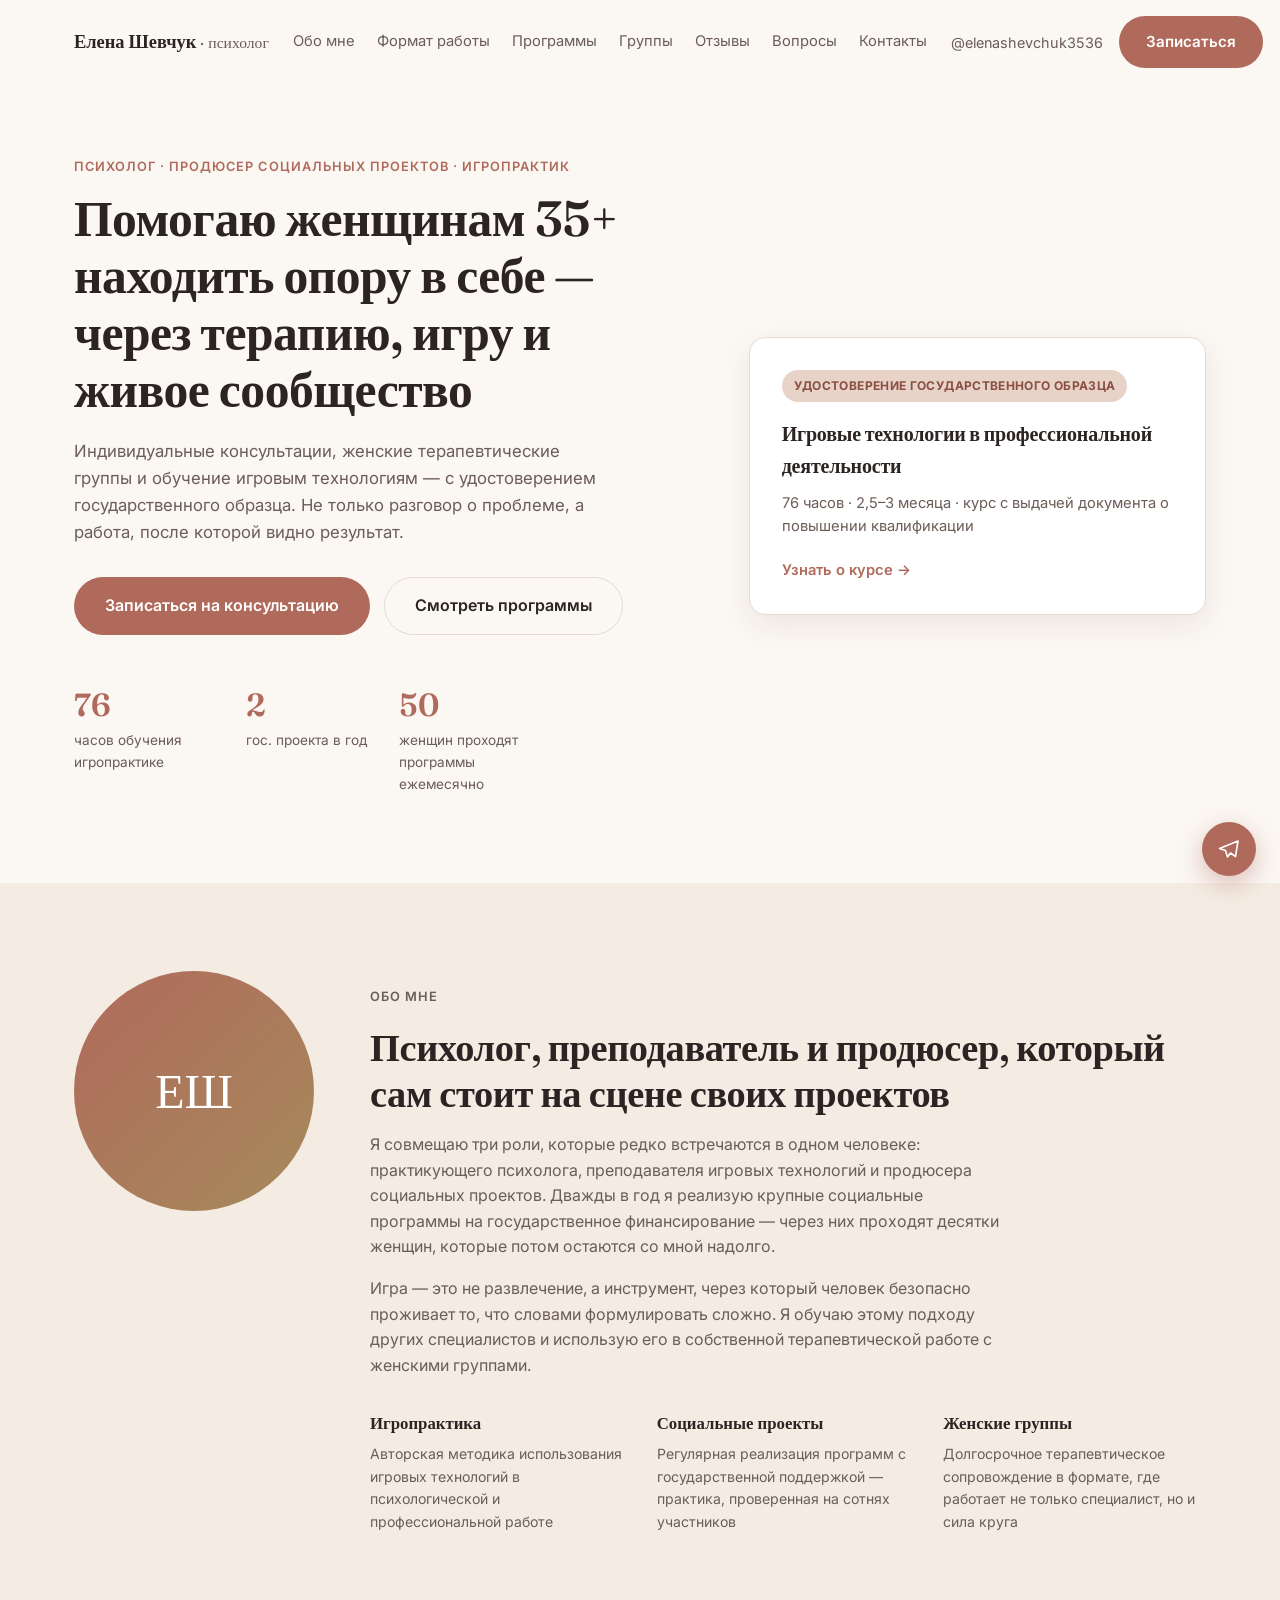
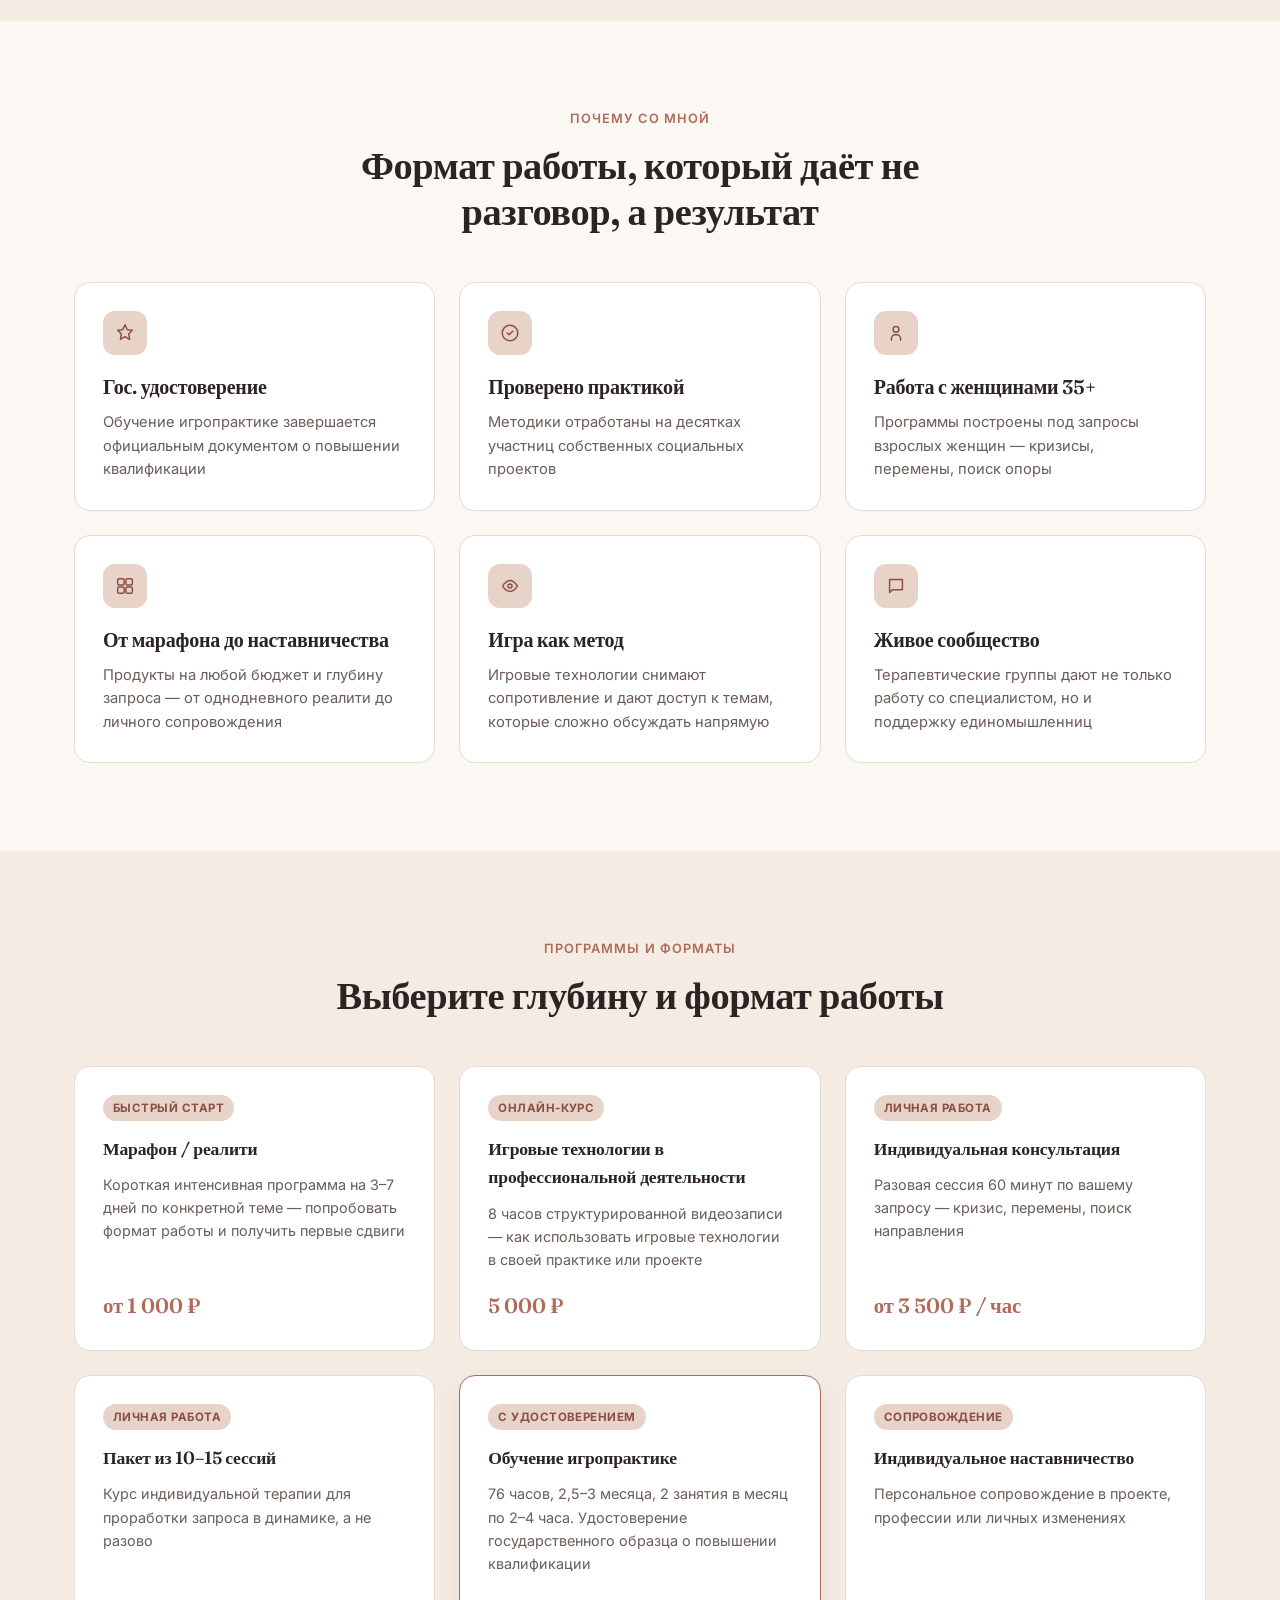
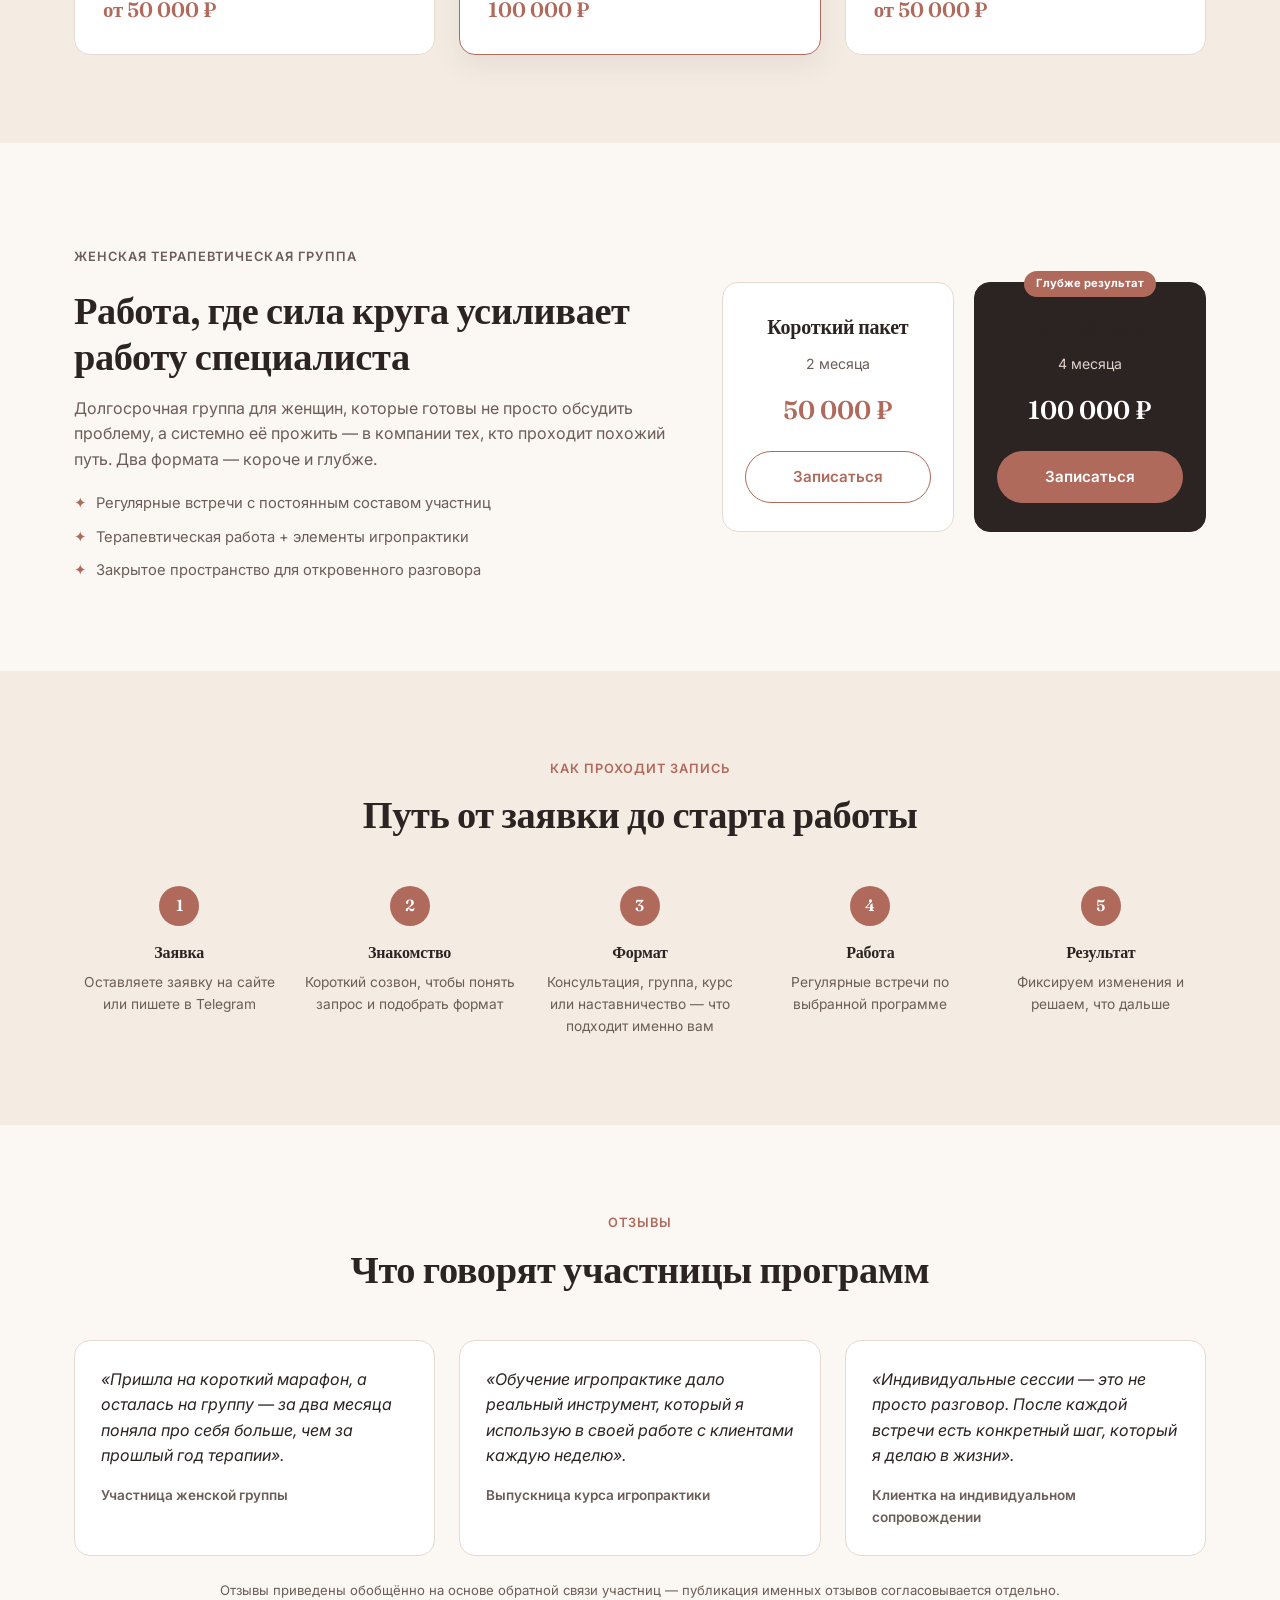
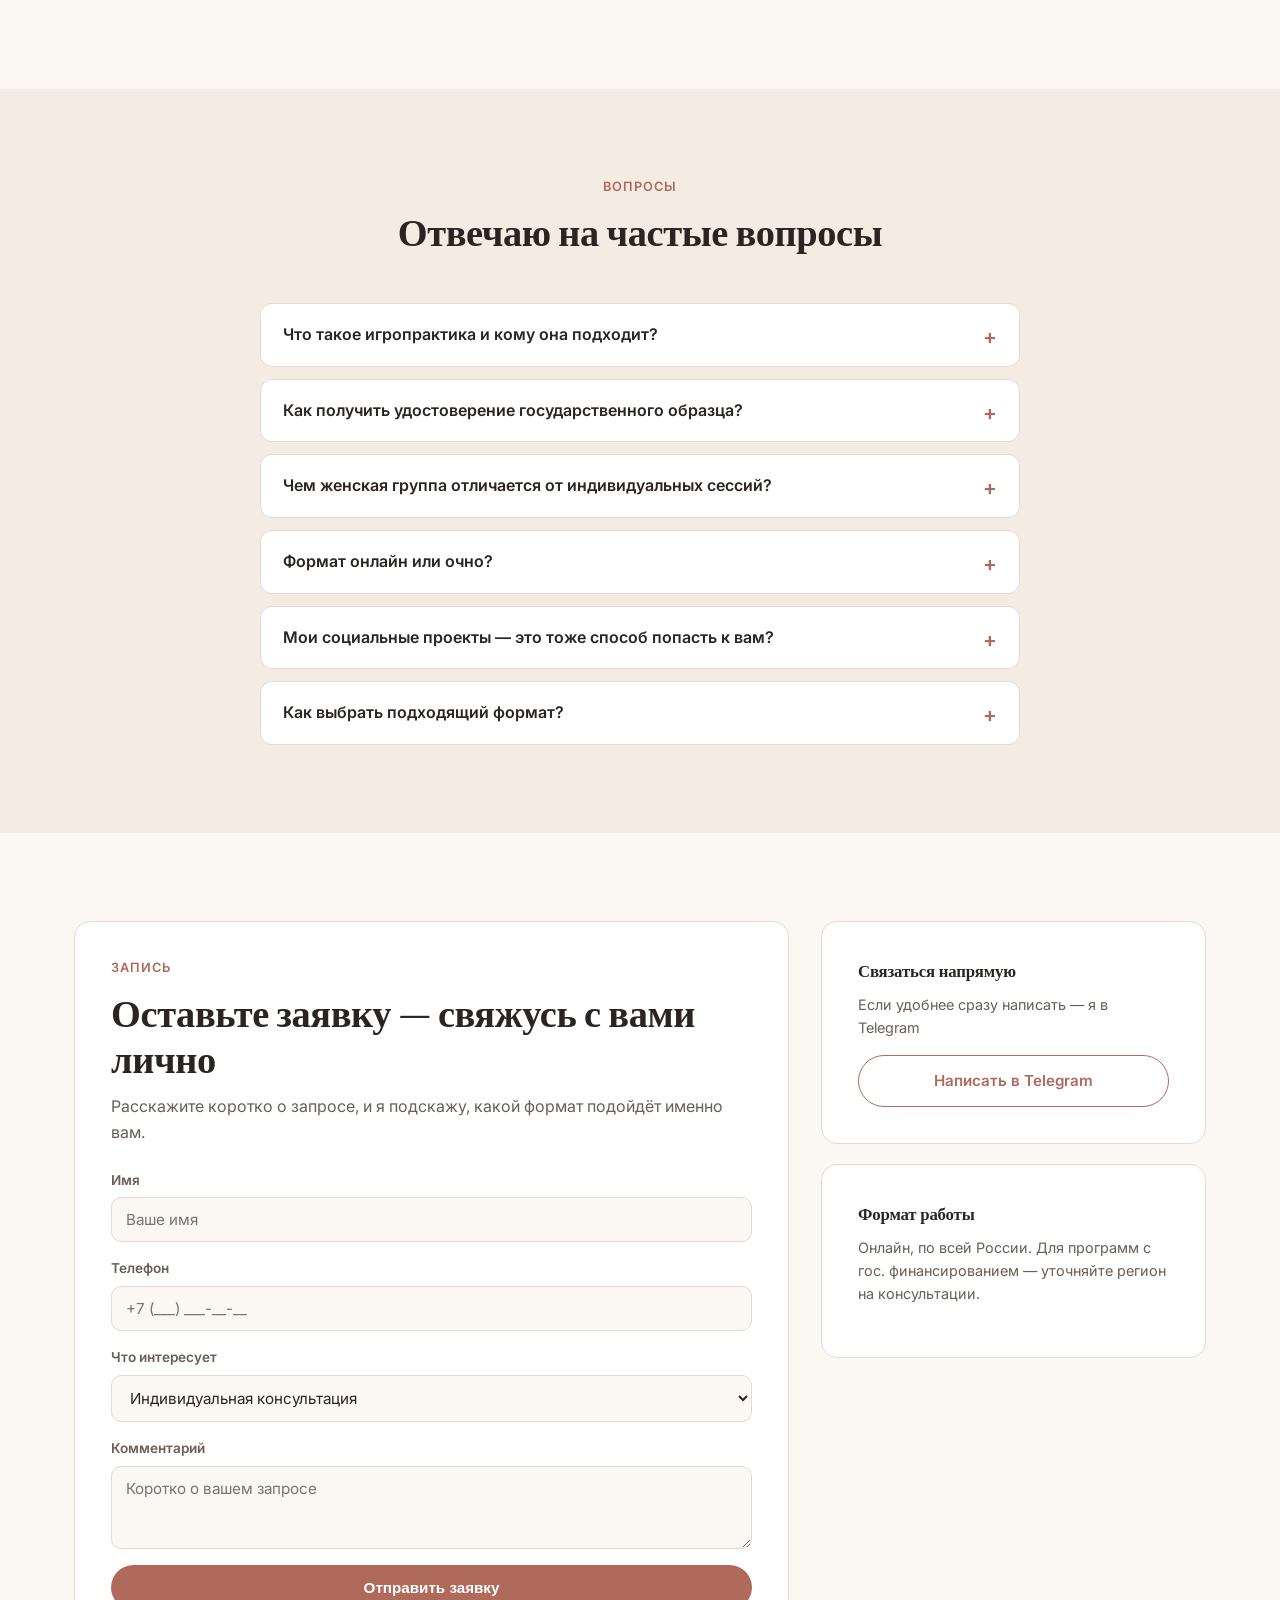
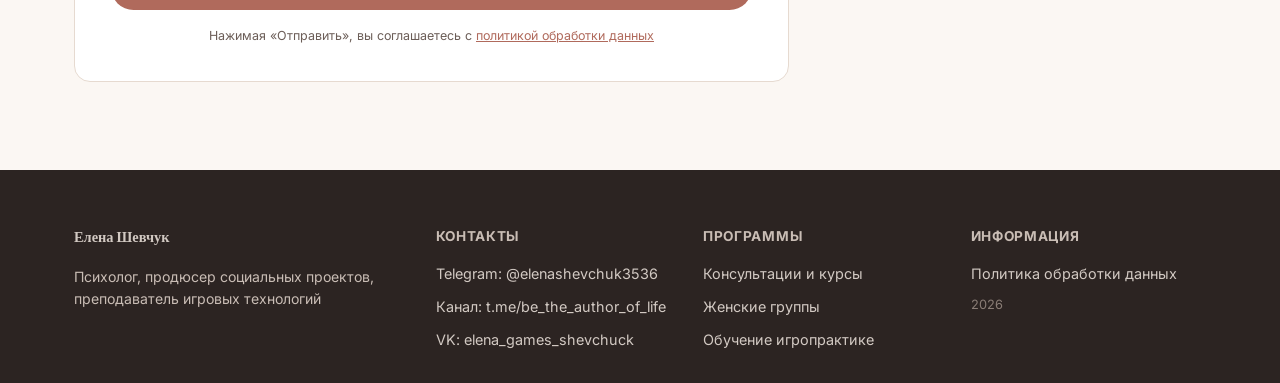
==== index.html @ f95402c5 "init: landing for Елена Шевчук" ====
<!DOCTYPE html>
<html lang="ru">
<head>
<meta charset="UTF-8">
<meta name="viewport" content="width=device-width, initial-scale=1.0">
<title>Елена Шевчук — психолог, игропрактик, продюсер социальных проектов</title>
<meta name="description" content="Психологическая работа с женщинами 35+: консультации, женские терапевтические группы, обучение игровым технологиям с удостоверением государственного образца.">
<link rel="preconnect" href="https://fonts.googleapis.com">
<link rel="preconnect" href="https://fonts.gstatic.com" crossorigin>
<link href="https://fonts.googleapis.com/css2?family=Fraunces:opsz,wght@9..144,400;9..144,500;9..144,600;9..144,700&family=Inter:wght@400;500;600;700;800&display=swap" rel="stylesheet">
<link rel="stylesheet" href="styles.css">
</head>
<body>

<header class="header" id="header">
  <div class="container header__inner">
    <a href="#top" class="logo">Елена Шевчук<span class="logo__suffix"> · психолог</span></a>
    <nav class="nav" id="nav">
      <a href="#about">Обо мне</a>
      <a href="#advantages">Формат работы</a>
      <a href="#programs">Программы</a>
      <a href="#groups">Группы</a>
      <a href="#reviews">Отзывы</a>
      <a href="#faq">Вопросы</a>
      <a href="#contacts">Контакты</a>
    </nav>
    <div class="header__actions">
      <a href="https://t.me/elenashevchuk3536" class="header__phone">@elenashevchuk3536</a>
      <a href="#form" class="btn btn--primary">Записаться</a>
      <button class="burger" id="burger" aria-label="Меню"><span></span><span></span><span></span></button>
    </div>
  </div>
</header>

<main id="top">

  <section class="hero">
    <div class="container hero__inner">
      <div class="hero__content">
        <p class="eyebrow">Психолог · продюсер социальных проектов · игропрактик</p>
        <h1>Помогаю женщинам 35+ находить опору в себе — через терапию, игру и живое сообщество</h1>
        <p class="hero__lead">Индивидуальные консультации, женские терапевтические группы и обучение игровым технологиям — с удостоверением государственного образца. Не только разговор о проблеме, а работа, после которой видно результат.</p>
        <div class="hero__cta">
          <a href="#form" class="btn btn--primary btn--lg">Записаться на консультацию</a>
          <a href="#programs" class="btn btn--ghost btn--lg">Смотреть программы</a>
        </div>
        <div class="hero__stats">
          <div class="stat"><span class="stat__num" data-target="76">0</span><span class="stat__label">часов обучения игропрактике</span></div>
          <div class="stat"><span class="stat__num" data-target="2">0</span><span class="stat__label">гос. проекта в год</span></div>
          <div class="stat"><span class="stat__num" data-target="50">0</span><span class="stat__label">женщин проходят программы ежемесячно</span></div>
        </div>
      </div>
      <div class="hero__card">
        <div class="hero__card-badge">Удостоверение государственного образца</div>
        <h3>Игровые технологии в профессиональной деятельности</h3>
        <p>76 часов · 2,5–3 месяца · курс с выдачей документа о повышении квалификации</p>
        <a href="#programs" class="hero__card-link">Узнать о курсе →</a>
      </div>
    </div>
  </section>

  <section class="about" id="about">
    <div class="container about__inner">
      <div class="about__portrait" aria-hidden="true">ЕШ</div>
      <div class="about__text">
        <p class="eyebrow">Обо мне</p>
        <h2>Психолог, преподаватель и продюсер, который сам стоит на сцене своих проектов</h2>
        <p>Я совмещаю три роли, которые редко встречаются в одном человеке: практикующего психолога, преподавателя игровых технологий и продюсера социальных проектов. Дважды в год я реализую крупные социальные программы на государственное финансирование — через них проходят десятки женщин, которые потом остаются со мной надолго.</p>
        <p>Игра — это не развлечение, а инструмент, через который человек безопасно проживает то, что словами формулировать сложно. Я обучаю этому подходу других специалистов и использую его в собственной терапевтической работе с женскими группами.</p>
        <div class="about__points">
          <div class="about__point"><strong>Игропрактика</strong><span>Авторская методика использования игровых технологий в психологической и профессиональной работе</span></div>
          <div class="about__point"><strong>Социальные проекты</strong><span>Регулярная реализация программ с государственной поддержкой — практика, проверенная на сотнях участников</span></div>
          <div class="about__point"><strong>Женские группы</strong><span>Долгосрочное терапевтическое сопровождение в формате, где работает не только специалист, но и сила круга</span></div>
        </div>
      </div>
    </div>
  </section>

  <section class="advantages" id="advantages">
    <div class="container">
      <p class="eyebrow eyebrow--center">Почему со мной</p>
      <h2 class="section-title">Формат работы, который даёт не разговор, а результат</h2>
      <div class="adv-grid">
        <div class="adv">
          <div class="adv__icon"><svg viewBox="0 0 24 24" fill="none"><path d="M12 3l2.5 5.5L20 9l-4 4 1 6-5-3-5 3 1-6-4-4 5.5-.5L12 3z" stroke="currentColor" stroke-width="1.6" stroke-linejoin="round"/></svg></div>
          <h3>Гос. удостоверение</h3>
          <p>Обучение игропрактике завершается официальным документом о повышении квалификации</p>
        </div>
        <div class="adv">
          <div class="adv__icon"><svg viewBox="0 0 24 24" fill="none"><circle cx="12" cy="12" r="8.5" stroke="currentColor" stroke-width="1.6"/><path d="M9 12l2 2 4-4" stroke="currentColor" stroke-width="1.6" stroke-linecap="round" stroke-linejoin="round"/></svg></div>
          <h3>Проверено практикой</h3>
          <p>Методики отработаны на десятках участниц собственных социальных проектов</p>
        </div>
        <div class="adv">
          <div class="adv__icon"><svg viewBox="0 0 24 24" fill="none"><path d="M7 20v-2a4 4 0 014-4h2a4 4 0 014 4v2" stroke="currentColor" stroke-width="1.6" stroke-linecap="round"/><circle cx="12" cy="8" r="3.2" stroke="currentColor" stroke-width="1.6"/></svg></div>
          <h3>Работа с женщинами 35+</h3>
          <p>Программы построены под запросы взрослых женщин — кризисы, перемены, поиск опоры</p>
        </div>
        <div class="adv">
          <div class="adv__icon"><svg viewBox="0 0 24 24" fill="none"><rect x="4" y="4" width="7" height="7" rx="1.5" stroke="currentColor" stroke-width="1.6"/><rect x="13" y="4" width="7" height="7" rx="1.5" stroke="currentColor" stroke-width="1.6"/><rect x="4" y="13" width="7" height="7" rx="1.5" stroke="currentColor" stroke-width="1.6"/><rect x="13" y="13" width="7" height="7" rx="1.5" stroke="currentColor" stroke-width="1.6"/></svg></div>
          <h3>От марафона до наставничества</h3>
          <p>Продукты на любой бюджет и глубину запроса — от однодневного реалити до личного сопровождения</p>
        </div>
        <div class="adv">
          <div class="adv__icon"><svg viewBox="0 0 24 24" fill="none"><path d="M4 12c2-4 6-6 8-6s6 2 8 6c-2 4-6 6-8 6s-6-2-8-6z" stroke="currentColor" stroke-width="1.6"/><circle cx="12" cy="12" r="2.2" stroke="currentColor" stroke-width="1.6"/></svg></div>
          <h3>Игра как метод</h3>
          <p>Игровые технологии снимают сопротивление и дают доступ к темам, которые сложно обсуждать напрямую</p>
        </div>
        <div class="adv">
          <div class="adv__icon"><svg viewBox="0 0 24 24" fill="none"><path d="M5 5h14v11H8l-3 3V5z" stroke="currentColor" stroke-width="1.6" stroke-linejoin="round"/></svg></div>
          <h3>Живое сообщество</h3>
          <p>Терапевтические группы дают не только работу со специалистом, но и поддержку единомышленниц</p>
        </div>
      </div>
    </div>
  </section>

  <section class="programs" id="programs">
    <div class="container">
      <p class="eyebrow eyebrow--center">Программы и форматы</p>
      <h2 class="section-title">Выберите глубину и формат работы</h2>
      <div class="prog-grid">
        <div class="prog">
          <span class="prog__tag">Быстрый старт</span>
          <h3>Марафон / реалити</h3>
          <p>Короткая интенсивная программа на 3–7 дней по конкретной теме — попробовать формат работы и получить первые сдвиги</p>
          <div class="prog__price">от 1 000 ₽</div>
        </div>
        <div class="prog">
          <span class="prog__tag">Онлайн-курс</span>
          <h3>Игровые технологии в профессиональной деятельности</h3>
          <p>8 часов структурированной видеозаписи — как использовать игровые технологии в своей практике или проекте</p>
          <div class="prog__price">5 000 ₽</div>
        </div>
        <div class="prog">
          <span class="prog__tag">Личная работа</span>
          <h3>Индивидуальная консультация</h3>
          <p>Разовая сессия 60 минут по вашему запросу — кризис, перемены, поиск направления</p>
          <div class="prog__price">от 3 500 ₽ / час</div>
        </div>
        <div class="prog">
          <span class="prog__tag">Личная работа</span>
          <h3>Пакет из 10–15 сессий</h3>
          <p>Курс индивидуальной терапии для проработки запроса в динамике, а не разово</p>
          <div class="prog__price">от 50 000 ₽</div>
        </div>
        <div class="prog prog--featured">
          <span class="prog__tag">С удостоверением</span>
          <h3>Обучение игропрактике</h3>
          <p>76 часов, 2,5–3 месяца, 2 занятия в месяц по 2–4 часа. Удостоверение государственного образца о повышении квалификации</p>
          <div class="prog__price">100 000 ₽</div>
        </div>
        <div class="prog">
          <span class="prog__tag">Сопровождение</span>
          <h3>Индивидуальное наставничество</h3>
          <p>Персональное сопровождение в проекте, профессии или личных изменениях</p>
          <div class="prog__price">от 50 000 ₽</div>
        </div>
      </div>
    </div>
  </section>

  <section class="groups" id="groups">
    <div class="container groups__inner">
      <div class="groups__text">
        <p class="eyebrow">Женская терапевтическая группа</p>
        <h2>Работа, где сила круга усиливает работу специалиста</h2>
        <p>Долгосрочная группа для женщин, которые готовы не просто обсудить проблему, а системно её прожить — в компании тех, кто проходит похожий путь. Два формата — короче и глубже.</p>
        <ul class="groups__list">
          <li>Регулярные встречи с постоянным составом участниц</li>
          <li>Терапевтическая работа + элементы игропрактики</li>
          <li>Закрытое пространство для откровенного разговора</li>
        </ul>
      </div>
      <div class="groups__cards">
        <div class="group-card">
          <h3>Короткий пакет</h3>
          <p class="group-card__dur">2 месяца</p>
          <div class="group-card__price">50 000 ₽</div>
          <a href="#form" class="btn btn--outline">Записаться</a>
        </div>
        <div class="group-card group-card--accent">
          <span class="group-card__badge">Глубже результат</span>
          <h3>Полный пакет</h3>
          <p class="group-card__dur">4 месяца</p>
          <div class="group-card__price">100 000 ₽</div>
          <a href="#form" class="btn btn--primary">Записаться</a>
        </div>
      </div>
    </div>
  </section>

  <section class="process" id="process">
    <div class="container">
      <p class="eyebrow eyebrow--center">Как проходит запись</p>
      <h2 class="section-title">Путь от заявки до старта работы</h2>
      <div class="steps">
        <div class="step"><span class="step__num">1</span><h3>Заявка</h3><p>Оставляете заявку на сайте или пишете в Telegram</p></div>
        <div class="step"><span class="step__num">2</span><h3>Знакомство</h3><p>Короткий созвон, чтобы понять запрос и подобрать формат</p></div>
        <div class="step"><span class="step__num">3</span><h3>Формат</h3><p>Консультация, группа, курс или наставничество — что подходит именно вам</p></div>
        <div class="step"><span class="step__num">4</span><h3>Работа</h3><p>Регулярные встречи по выбранной программе</p></div>
        <div class="step"><span class="step__num">5</span><h3>Результат</h3><p>Фиксируем изменения и решаем, что дальше</p></div>
      </div>
    </div>
  </section>

  <section class="reviews" id="reviews">
    <div class="container">
      <p class="eyebrow eyebrow--center">Отзывы</p>
      <h2 class="section-title">Что говорят участницы программ</h2>
      <div class="reviews-grid">
        <div class="review">
          <p>«Пришла на короткий марафон, а осталась на группу — за два месяца поняла про себя больше, чем за прошлый год терапии».</p>
          <div class="review__author">Участница женской группы</div>
        </div>
        <div class="review">
          <p>«Обучение игропрактике дало реальный инструмент, который я использую в своей работе с клиентами каждую неделю».</p>
          <div class="review__author">Выпускница курса игропрактики</div>
        </div>
        <div class="review">
          <p>«Индивидуальные сессии — это не просто разговор. После каждой встречи есть конкретный шаг, который я делаю в жизни».</p>
          <div class="review__author">Клиентка на индивидуальном сопровождении</div>
        </div>
      </div>
      <p class="reviews__note">Отзывы приведены обобщённо на основе обратной связи участниц — публикация именных отзывов согласовывается отдельно.</p>
    </div>
  </section>

  <section class="faq" id="faq">
    <div class="container">
      <p class="eyebrow eyebrow--center">Вопросы</p>
      <h2 class="section-title">Отвечаю на частые вопросы</h2>
      <div class="faq-list">
        <details class="faq__item">
          <summary>Что такое игропрактика и кому она подходит?</summary>
          <p>Это использование игровых технологий как инструмента в психологической, педагогической или управленческой практике. Подходит психологам, преподавателям, HR-специалистам и всем, кто работает с людьми и хочет добавить в работу живой, безопасный формат.</p>
        </details>
        <details class="faq__item">
          <summary>Как получить удостоверение государственного образца?</summary>
          <p>Нужно пройти полный курс обучения игропрактике — 76 часов, 2,5–3 месяца. По итогам выдаётся документ о повышении квалификации установленного образца.</p>
        </details>
        <details class="faq__item">
          <summary>Чем женская группа отличается от индивидуальных сессий?</summary>
          <p>В группе работает не только терапевт, но и поддержка других участниц — это даёт другой уровень включённости и обратной связи. Индивидуальные сессии — точечная работа один на один с фокусом на вашем личном запросе.</p>
        </details>
        <details class="faq__item">
          <summary>Формат онлайн или очно?</summary>
          <p>Основные форматы работы — дистанционные, что позволяет участвовать из любого города. Детали для конкретной программы уточняются при записи.</p>
        </details>
        <details class="faq__item">
          <summary>Мои социальные проекты — это тоже способ попасть к вам?</summary>
          <p>Да, дважды в год я реализую социальные программы при государственной поддержке. Но для системной, оплачиваемой работы — консультации, группы и курсы — не нужно ждать следующего набора, можно начать уже сейчас.</p>
        </details>
        <details class="faq__item">
          <summary>Как выбрать подходящий формат?</summary>
          <p>Оставьте заявку — на коротком созвоне разберём ваш запрос и вместе решим, что подойдёт: разовая консультация, пакет сессий, группа или обучение.</p>
        </details>
      </div>
    </div>
  </section>

  <section class="form-section" id="form">
    <div class="container form-section__inner">
      <div class="form-card">
        <p class="eyebrow">Запись</p>
        <h2>Оставьте заявку — свяжусь с вами лично</h2>
        <p class="form-card__lead">Расскажите коротко о запросе, и я подскажу, какой формат подойдёт именно вам.</p>
        <form id="leadForm" class="lead-form">
          <input type="text" name="_gotcha" style="display:none" tabindex="-1" autocomplete="off">
          <div class="field">
            <label for="name">Имя</label>
            <input type="text" id="name" name="name" placeholder="Ваше имя" required>
          </div>
          <div class="field">
            <label for="phone">Телефон</label>
            <input type="tel" id="phone" name="phone" placeholder="+7 (___) ___-__-__" required>
          </div>
          <div class="field">
            <label for="interest">Что интересует</label>
            <select id="interest" name="interest">
              <option>Индивидуальная консультация</option>
              <option>Пакет сессий</option>
              <option>Женская терапевтическая группа</option>
              <option>Обучение игропрактике</option>
              <option>Марафон / реалити</option>
              <option>Индивидуальное наставничество</option>
              <option>Пока не знаю — подскажите</option>
            </select>
          </div>
          <div class="field">
            <label for="comment">Комментарий</label>
            <textarea id="comment" name="comment" rows="3" placeholder="Коротко о вашем запросе"></textarea>
          </div>
          <button type="submit" class="btn btn--primary btn--block">Отправить заявку</button>
          <p class="form-note">Нажимая «Отправить», вы соглашаетесь с <a href="privacy.html">политикой обработки данных</a></p>
        </form>
      </div>
      <div class="form-side">
        <div class="side-card">
          <h3>Связаться напрямую</h3>
          <p>Если удобнее сразу написать — я в Telegram</p>
          <a href="https://t.me/elenashevchuk3536" class="btn btn--outline btn--block">Написать в Telegram</a>
        </div>
        <div class="side-card">
          <h3>Формат работы</h3>
          <p>Онлайн, по всей России. Для программ с гос. финансированием — уточняйте регион на консультации.</p>
        </div>
      </div>
    </div>
  </section>

</main>

<footer class="footer" id="contacts">
  <div class="container footer__inner">
    <div class="footer__col">
      <a href="#top" class="logo logo--footer">Елена Шевчук</a>
      <p>Психолог, продюсер социальных проектов, преподаватель игровых технологий</p>
    </div>
    <div class="footer__col">
      <h4>Контакты</h4>
      <a href="https://t.me/elenashevchuk3536">Telegram: @elenashevchuk3536</a>
      <a href="https://t.me/be_the_author_of_life" target="_blank" rel="noopener">Канал: t.me/be_the_author_of_life</a>
      <a href="https://vk.ru/elena_games_shevchuck" target="_blank" rel="noopener">VK: elena_games_shevchuck</a>
    </div>
    <div class="footer__col">
      <h4>Программы</h4>
      <a href="#programs">Консультации и курсы</a>
      <a href="#groups">Женские группы</a>
      <a href="#programs">Обучение игропрактике</a>
    </div>
    <div class="footer__col">
      <h4>Информация</h4>
      <a href="privacy.html">Политика обработки данных</a>
      <span id="year"></span>
    </div>
  </div>
</footer>

<a href="https://t.me/elenashevchuk3536" class="fab" target="_blank" rel="noopener" aria-label="Написать в Telegram">
  <svg viewBox="0 0 24 24" fill="none"><path d="M21 4L2.5 11.5l6 2 2 6.5 3-4 5 3.5L21 4z" stroke="currentColor" stroke-width="1.6" stroke-linejoin="round"/></svg>
</a>

<script src="script.js"></script>
</body>
</html>
---- styles.css ----
:root {
  --bg: #fbf7f3;
  --bg-alt: #f4ece3;
  --surface: #ffffff;
  --ink: #2c2422;
  --ink-soft: #6b5d57;
  --accent: #b06a5c;
  --accent-dark: #8a4e42;
  --accent-soft: #e8d3c9;
  --gold: #a68a5b;
  --border: #e6dad0;
  --radius: 16px;
  --shadow: 0 10px 30px rgba(60, 40, 30, 0.08);
  --font-head: 'Fraunces', serif;
  --font-body: 'Inter', sans-serif;
}

* { box-sizing: border-box; margin: 0; padding: 0; }
html { scroll-behavior: smooth; }
body {
  font-family: var(--font-body);
  color: var(--ink);
  background: var(--bg);
  line-height: 1.6;
  -webkit-font-smoothing: antialiased;
}
img { max-width: 100%; display: block; }
a { color: inherit; text-decoration: none; }
ul { list-style: none; }
.container { max-width: 1180px; margin: 0 auto; padding: 0 24px; }

h1, h2, h3 { font-family: var(--font-head); font-weight: 600; letter-spacing: -0.01em; color: var(--ink); }
h1 { font-size: clamp(2.1rem, 4vw, 3.1rem); line-height: 1.15; }
h2 { font-size: clamp(1.7rem, 3vw, 2.4rem); line-height: 1.2; }
h3 { font-size: 1.25rem; }

.eyebrow {
  font-size: 0.8rem;
  font-weight: 600;
  letter-spacing: 0.08em;
  text-transform: uppercase;
  color: var(--accent);
  margin-bottom: 12px;
}
.eyebrow--center { text-align: center; }
.section-title { text-align: center; max-width: 640px; margin: 0 auto 48px; }

.btn {
  display: inline-flex;
  align-items: center;
  justify-content: center;
  padding: 13px 26px;
  border-radius: 999px;
  font-weight: 600;
  font-size: 0.95rem;
  cursor: pointer;
  border: 1.5px solid transparent;
  transition: transform 0.15s ease, box-shadow 0.15s ease, background 0.15s ease;
  white-space: nowrap;
}
.btn--primary { background: var(--accent); color: #fff; }
.btn--primary:hover { background: var(--accent-dark); transform: translateY(-1px); box-shadow: var(--shadow); }
.btn--ghost { background: transparent; color: var(--ink); border-color: var(--border); }
.btn--ghost:hover { border-color: var(--accent); color: var(--accent); }
.btn--outline { background: transparent; color: var(--accent); border-color: var(--accent); }
.btn--outline:hover { background: var(--accent); color: #fff; }
.btn--lg { padding: 15px 30px; font-size: 1rem; }
.btn--block { width: 100%; }

/* HEADER */
.header {
  position: sticky;
  top: 0;
  z-index: 100;
  background: rgba(251, 247, 243, 0.9);
  backdrop-filter: blur(10px);
  border-bottom: 1px solid transparent;
  transition: border-color 0.2s ease, box-shadow 0.2s ease;
}
.header.scrolled { border-color: var(--border); box-shadow: 0 2px 12px rgba(60,40,30,0.05); }
.header__inner {
  display: flex;
  align-items: center;
  justify-content: space-between;
  gap: 24px;
  min-width: 0;
  padding: 16px 24px;
}
.logo {
  font-family: var(--font-head);
  font-size: 1.15rem;
  font-weight: 600;
  flex-shrink: 0;
  color: var(--ink);
}
.logo__suffix { color: var(--ink-soft); font-weight: 400; font-size: 0.85em; }
.nav { display: flex; gap: 22px; }
.nav a {
  font-size: 0.92rem;
  color: var(--ink-soft);
  white-space: nowrap;
  transition: color 0.15s ease;
}
.nav a:hover { color: var(--accent); }
.header__actions { display: flex; align-items: center; gap: 16px; flex-shrink: 0; }
.header__phone { font-size: 0.9rem; color: var(--ink-soft); white-space: nowrap; }
.burger { display: none; flex-direction: column; gap: 5px; background: none; border: none; cursor: pointer; padding: 4px; }
.burger span { width: 22px; height: 2px; background: var(--ink); border-radius: 2px; transition: 0.2s; }

/* HERO */
.hero { padding: 72px 0 88px; }
.hero__inner { display: grid; grid-template-columns: 1.15fr 0.85fr; gap: 56px; align-items: center; }
.hero__lead { color: var(--ink-soft); font-size: 1.05rem; margin: 20px 0 32px; max-width: 540px; }
.hero__cta { display: flex; gap: 14px; flex-wrap: wrap; margin-bottom: 44px; }
.hero__stats { display: flex; gap: 32px; flex-wrap: wrap; }
.stat { display: flex; flex-direction: column; }
.stat__num { font-family: var(--font-head); font-size: 2rem; font-weight: 600; color: var(--accent); }
.stat__label { font-size: 0.85rem; color: var(--ink-soft); max-width: 140px; }

.hero__card {
  background: var(--surface);
  border: 1px solid var(--border);
  border-radius: var(--radius);
  padding: 32px;
  box-shadow: var(--shadow);
}
.hero__card-badge {
  display: inline-block;
  background: var(--accent-soft);
  color: var(--accent-dark);
  font-size: 0.75rem;
  font-weight: 700;
  letter-spacing: 0.03em;
  text-transform: uppercase;
  padding: 6px 12px;
  border-radius: 999px;
  margin-bottom: 16px;
}
.hero__card h3 { margin-bottom: 10px; }
.hero__card p { color: var(--ink-soft); font-size: 0.92rem; margin-bottom: 18px; }
.hero__card-link { color: var(--accent); font-weight: 600; font-size: 0.92rem; }

/* ABOUT */
.about { padding: 88px 0; background: var(--bg-alt); }
.about__inner { display: grid; grid-template-columns: 240px 1fr; gap: 56px; align-items: start; }
.about__portrait {
  width: 240px; height: 240px;
  border-radius: 50%;
  background: linear-gradient(135deg, var(--accent), var(--gold));
  color: #fff;
  font-family: var(--font-head);
  font-size: 3rem;
  display: flex; align-items: center; justify-content: center;
}
.about__text p { color: var(--ink-soft); margin: 16px 0; max-width: 640px; }
.about__points { display: grid; grid-template-columns: repeat(3, 1fr); gap: 24px; margin-top: 32px; }
.about__point { display: flex; flex-direction: column; gap: 6px; }
.about__point strong { font-family: var(--font-head); font-size: 1.05rem; }
.about__point span { color: var(--ink-soft); font-size: 0.88rem; }

/* ADVANTAGES */
.advantages { padding: 88px 0; }
.adv-grid { display: grid; grid-template-columns: repeat(3, 1fr); gap: 24px; }
.adv {
  background: var(--surface);
  border: 1px solid var(--border);
  border-radius: var(--radius);
  padding: 28px;
}
.adv__icon {
  width: 44px; height: 44px;
  border-radius: 12px;
  background: var(--accent-soft);
  color: var(--accent-dark);
  display: flex; align-items: center; justify-content: center;
  margin-bottom: 16px;
}
.adv__icon svg { width: 22px; height: 22px; }
.adv p { color: var(--ink-soft); font-size: 0.92rem; margin-top: 8px; }

/* PROGRAMS */
.programs { padding: 88px 0; background: var(--bg-alt); }
.prog-grid { display: grid; grid-template-columns: repeat(3, 1fr); gap: 24px; }
.prog {
  background: var(--surface);
  border: 1px solid var(--border);
  border-radius: var(--radius);
  padding: 28px;
  display: flex;
  flex-direction: column;
}
.prog--featured { border-color: var(--accent); box-shadow: var(--shadow); }
.prog__tag {
  align-self: flex-start;
  font-size: 0.72rem;
  font-weight: 700;
  text-transform: uppercase;
  letter-spacing: 0.04em;
  color: var(--accent-dark);
  background: var(--accent-soft);
  padding: 4px 10px;
  border-radius: 999px;
  margin-bottom: 14px;
}
.prog h3 { margin-bottom: 10px; font-size: 1.1rem; }
.prog p { color: var(--ink-soft); font-size: 0.9rem; flex-grow: 1; }
.prog__price { font-family: var(--font-head); font-size: 1.3rem; color: var(--accent); margin-top: 18px; font-weight: 600; }

/* GROUPS */
.groups { padding: 88px 0; }
.groups__inner { display: grid; grid-template-columns: 1.1fr 0.9fr; gap: 56px; align-items: center; }
.groups__text p { color: var(--ink-soft); margin: 16px 0 20px; }
.groups__list { display: flex; flex-direction: column; gap: 10px; }
.groups__list li { position: relative; padding-left: 22px; color: var(--ink-soft); font-size: 0.92rem; }
.groups__list li::before { content: '✦'; position: absolute; left: 0; color: var(--accent); }
.groups__cards { display: grid; grid-template-columns: 1fr 1fr; gap: 20px; }
.group-card {
  background: var(--surface);
  border: 1px solid var(--border);
  border-radius: var(--radius);
  padding: 28px 22px;
  text-align: center;
  display: flex;
  flex-direction: column;
  gap: 10px;
  position: relative;
}
.group-card--accent { background: var(--ink); color: #fff; border-color: var(--ink); }
.group-card--accent .group-card__dur { color: #e0d3cb; }
.group-card--accent .group-card__price { color: #fff; }
.group-card__badge {
  position: absolute; top: -12px; left: 50%; transform: translateX(-50%);
  background: var(--accent); color: #fff; font-size: 0.7rem; font-weight: 700;
  padding: 4px 12px; border-radius: 999px; white-space: nowrap;
}
.group-card__dur { color: var(--ink-soft); font-size: 0.88rem; }
.group-card__price { font-family: var(--font-head); font-size: 1.6rem; font-weight: 600; color: var(--accent); margin: 4px 0 10px; }

/* PROCESS */
.process { padding: 88px 0; background: var(--bg-alt); }
.steps { display: grid; grid-template-columns: repeat(5, 1fr); gap: 20px; }
.step { text-align: center; }
.step__num {
  display: inline-flex; align-items: center; justify-content: center;
  width: 40px; height: 40px;
  border-radius: 50%;
  background: var(--accent);
  color: #fff;
  font-family: var(--font-head);
  font-weight: 600;
  margin-bottom: 14px;
}
.step h3 { font-size: 1rem; margin-bottom: 6px; }
.step p { color: var(--ink-soft); font-size: 0.86rem; }

/* REVIEWS */
.reviews { padding: 88px 0; }
.reviews-grid { display: grid; grid-template-columns: repeat(3, 1fr); gap: 24px; }
.review {
  background: var(--surface);
  border: 1px solid var(--border);
  border-radius: var(--radius);
  padding: 26px;
}
.review p { font-style: italic; color: var(--ink); margin-bottom: 16px; }
.review__author { font-size: 0.85rem; color: var(--ink-soft); font-weight: 600; }
.reviews__note { text-align: center; color: var(--ink-soft); font-size: 0.82rem; margin-top: 24px; }

/* FAQ */
.faq { padding: 88px 0; background: var(--bg-alt); }
.faq-list { max-width: 760px; margin: 0 auto; display: flex; flex-direction: column; gap: 12px; }
.faq__item {
  background: var(--surface);
  border: 1px solid var(--border);
  border-radius: 12px;
  padding: 18px 22px;
}
.faq__item summary {
  cursor: pointer;
  font-weight: 600;
  list-style: none;
  position: relative;
  padding-right: 24px;
}
.faq__item summary::-webkit-details-marker { display: none; }
.faq__item summary::after {
  content: '+';
  position: absolute; right: 0; top: -2px;
  font-size: 1.3rem; color: var(--accent);
}
.faq__item[open] summary::after { content: '−'; }
.faq__item p { color: var(--ink-soft); margin-top: 12px; font-size: 0.92rem; }

/* FORM */
.form-section { padding: 88px 0; }
.form-section__inner { display: grid; grid-template-columns: 1.3fr 0.7fr; gap: 32px; }
.form-card, .side-card {
  background: var(--surface);
  border: 1px solid var(--border);
  border-radius: var(--radius);
  padding: 36px;
}
.form-card__lead { color: var(--ink-soft); margin: 12px 0 24px; }
.lead-form { display: flex; flex-direction: column; gap: 16px; }
.field { display: flex; flex-direction: column; gap: 6px; }
.field label { font-size: 0.85rem; font-weight: 600; color: var(--ink-soft); }
.field input, .field select, .field textarea {
  border: 1.5px solid var(--border);
  border-radius: 10px;
  padding: 12px 14px;
  font-family: var(--font-body);
  font-size: 0.95rem;
  background: var(--bg);
  color: var(--ink);
  resize: vertical;
}
.field input:focus, .field select:focus, .field textarea:focus {
  outline: none; border-color: var(--accent);
}
.form-note { font-size: 0.78rem; color: var(--ink-soft); text-align: center; }
.form-note a { color: var(--accent); text-decoration: underline; }
.form-side { display: flex; flex-direction: column; gap: 20px; }
.side-card h3 { margin-bottom: 8px; font-size: 1.05rem; }
.side-card p { color: var(--ink-soft); font-size: 0.9rem; margin-bottom: 16px; }

/* FOOTER */
.footer { background: var(--ink); color: #efe6df; padding: 56px 0 32px; }
.footer__inner { display: grid; grid-template-columns: 1.4fr 1fr 1fr 1fr; gap: 32px; }
.footer__col { display: flex; flex-direction: column; gap: 10px; }
.logo--footer { font-family: var(--font-head); font-size: 1.2rem; color: #fff; margin-bottom: 6px; }
.footer__col p { color: #c9bdb5; font-size: 0.88rem; }
.footer__col h4 { font-size: 0.85rem; text-transform: uppercase; letter-spacing: 0.05em; color: #c9bdb5; margin-bottom: 4px; }
.footer__col a { color: #efe6df; font-size: 0.9rem; opacity: 0.85; }
.footer__col a:hover { opacity: 1; color: var(--accent-soft); }
.footer__col span { color: #8a7d76; font-size: 0.8rem; }

/* FAB */
.fab {
  position: fixed; bottom: 24px; right: 24px;
  width: 54px; height: 54px;
  border-radius: 50%;
  background: var(--accent);
  color: #fff;
  display: flex; align-items: center; justify-content: center;
  box-shadow: 0 8px 24px rgba(176, 106, 92, 0.4);
  z-index: 90;
  transition: transform 0.15s ease;
}
.fab:hover { transform: scale(1.06); }
.fab svg { width: 24px; height: 24px; }

/* REVEAL */
.reveal { opacity: 0; transform: translateY(16px); transition: opacity 0.5s ease, transform 0.5s ease; }
.reveal.is-visible { opacity: 1; transform: translateY(0); }

/* RESPONSIVE */
@media (max-width: 1180px) {
  .nav { gap: 16px; }
  .nav a { font-size: 0.88rem; }
}
@media (max-width: 1100px) {
  .nav { display: none; }
  .burger { display: flex; }
  .nav.is-open {
    display: flex; flex-direction: column;
    position: absolute; top: 100%; left: 0; right: 0;
    background: var(--surface);
    border-bottom: 1px solid var(--border);
    padding: 16px 24px; gap: 4px;
  }
  .nav.is-open a { padding: 10px 0; border-bottom: 1px solid var(--border); }
}
@media (max-width: 900px) {
  .hero__inner, .about__inner, .groups__inner, .form-section__inner { grid-template-columns: 1fr; }
  .about__portrait { width: 140px; height: 140px; font-size: 2rem; }
  .about__points { grid-template-columns: 1fr; }
  .adv-grid, .prog-grid, .reviews-grid { grid-template-columns: repeat(2, 1fr); }
  .steps { grid-template-columns: repeat(2, 1fr); }
  .groups__cards { grid-template-columns: 1fr; }
  .footer__inner { grid-template-columns: 1fr 1fr; }
}
@media (max-width: 560px) {
  .header__phone { display: none; }
  .adv-grid, .prog-grid, .reviews-grid { grid-template-columns: 1fr; }
  .steps { grid-template-columns: 1fr; }
  .footer__inner { grid-template-columns: 1fr; }
  .hero__stats { gap: 20px; }
}
@media (max-width: 380px) {
  .logo__suffix { display: none; }
}
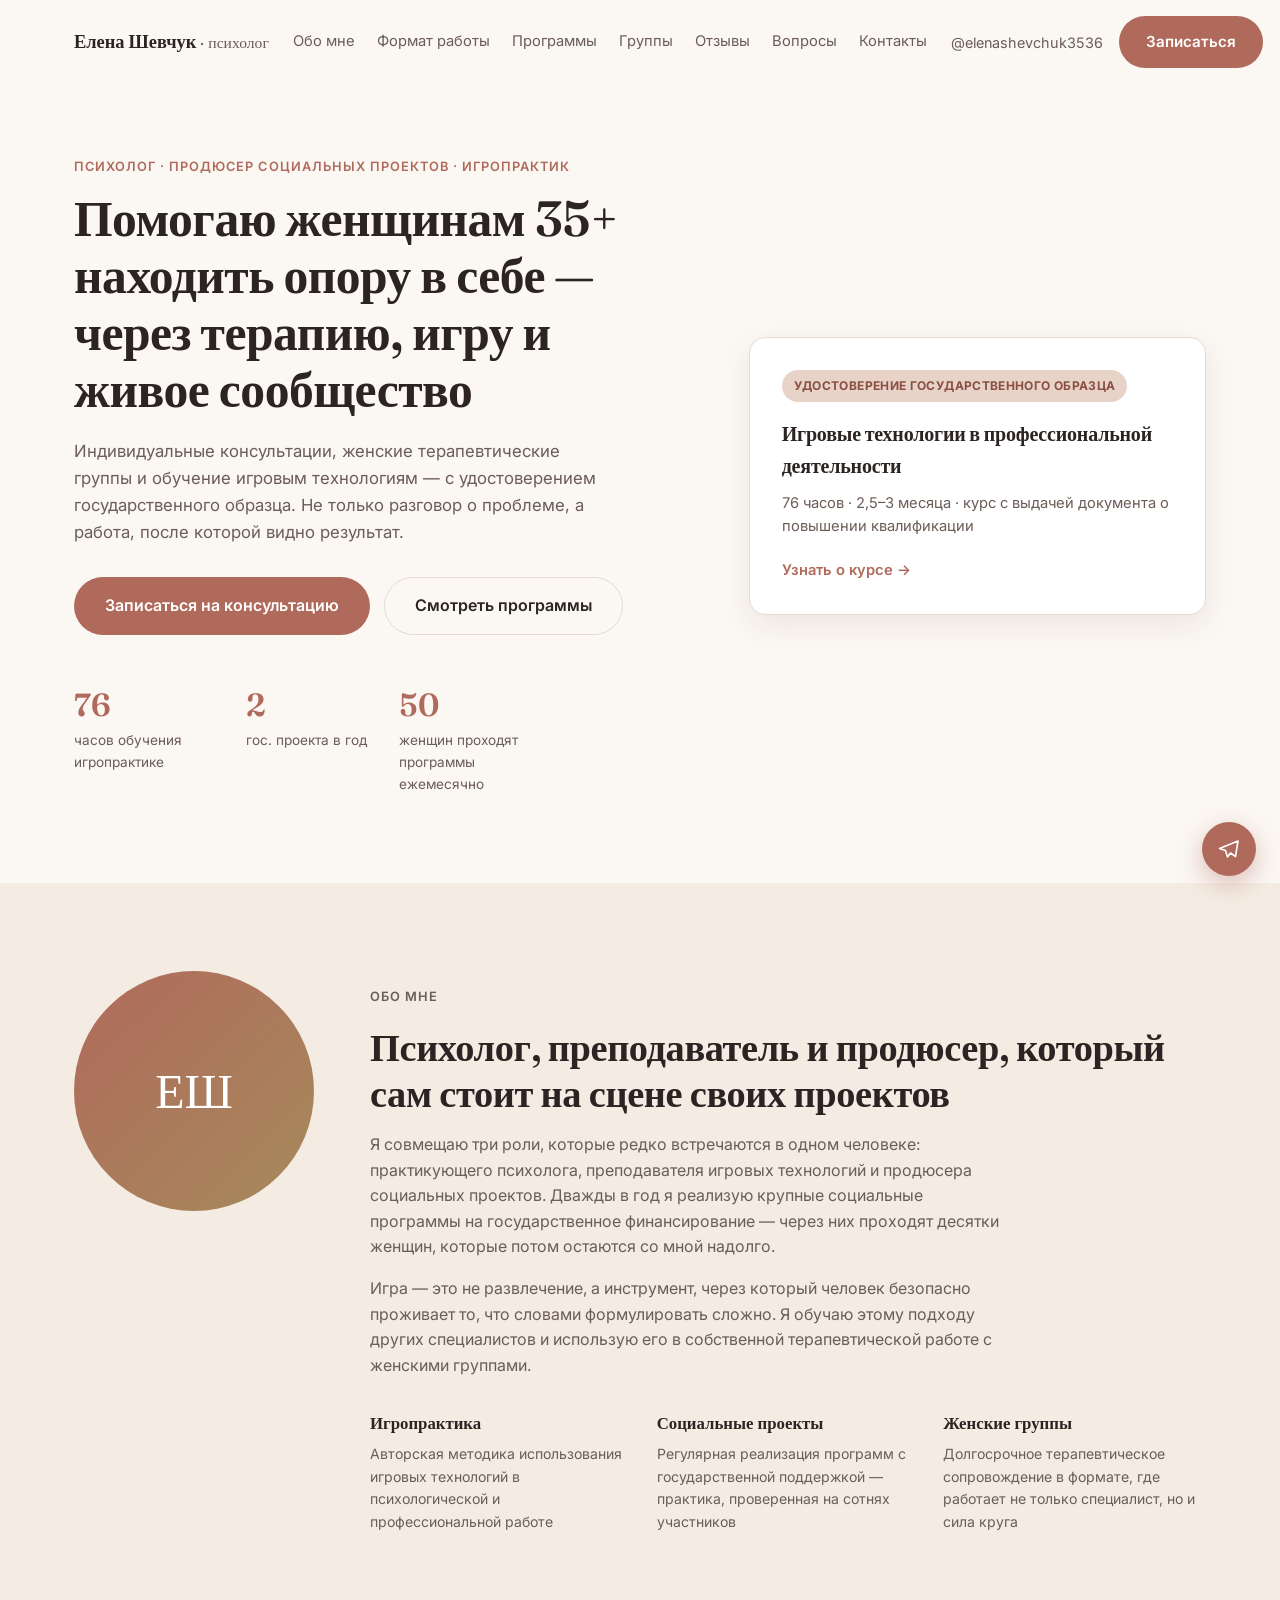
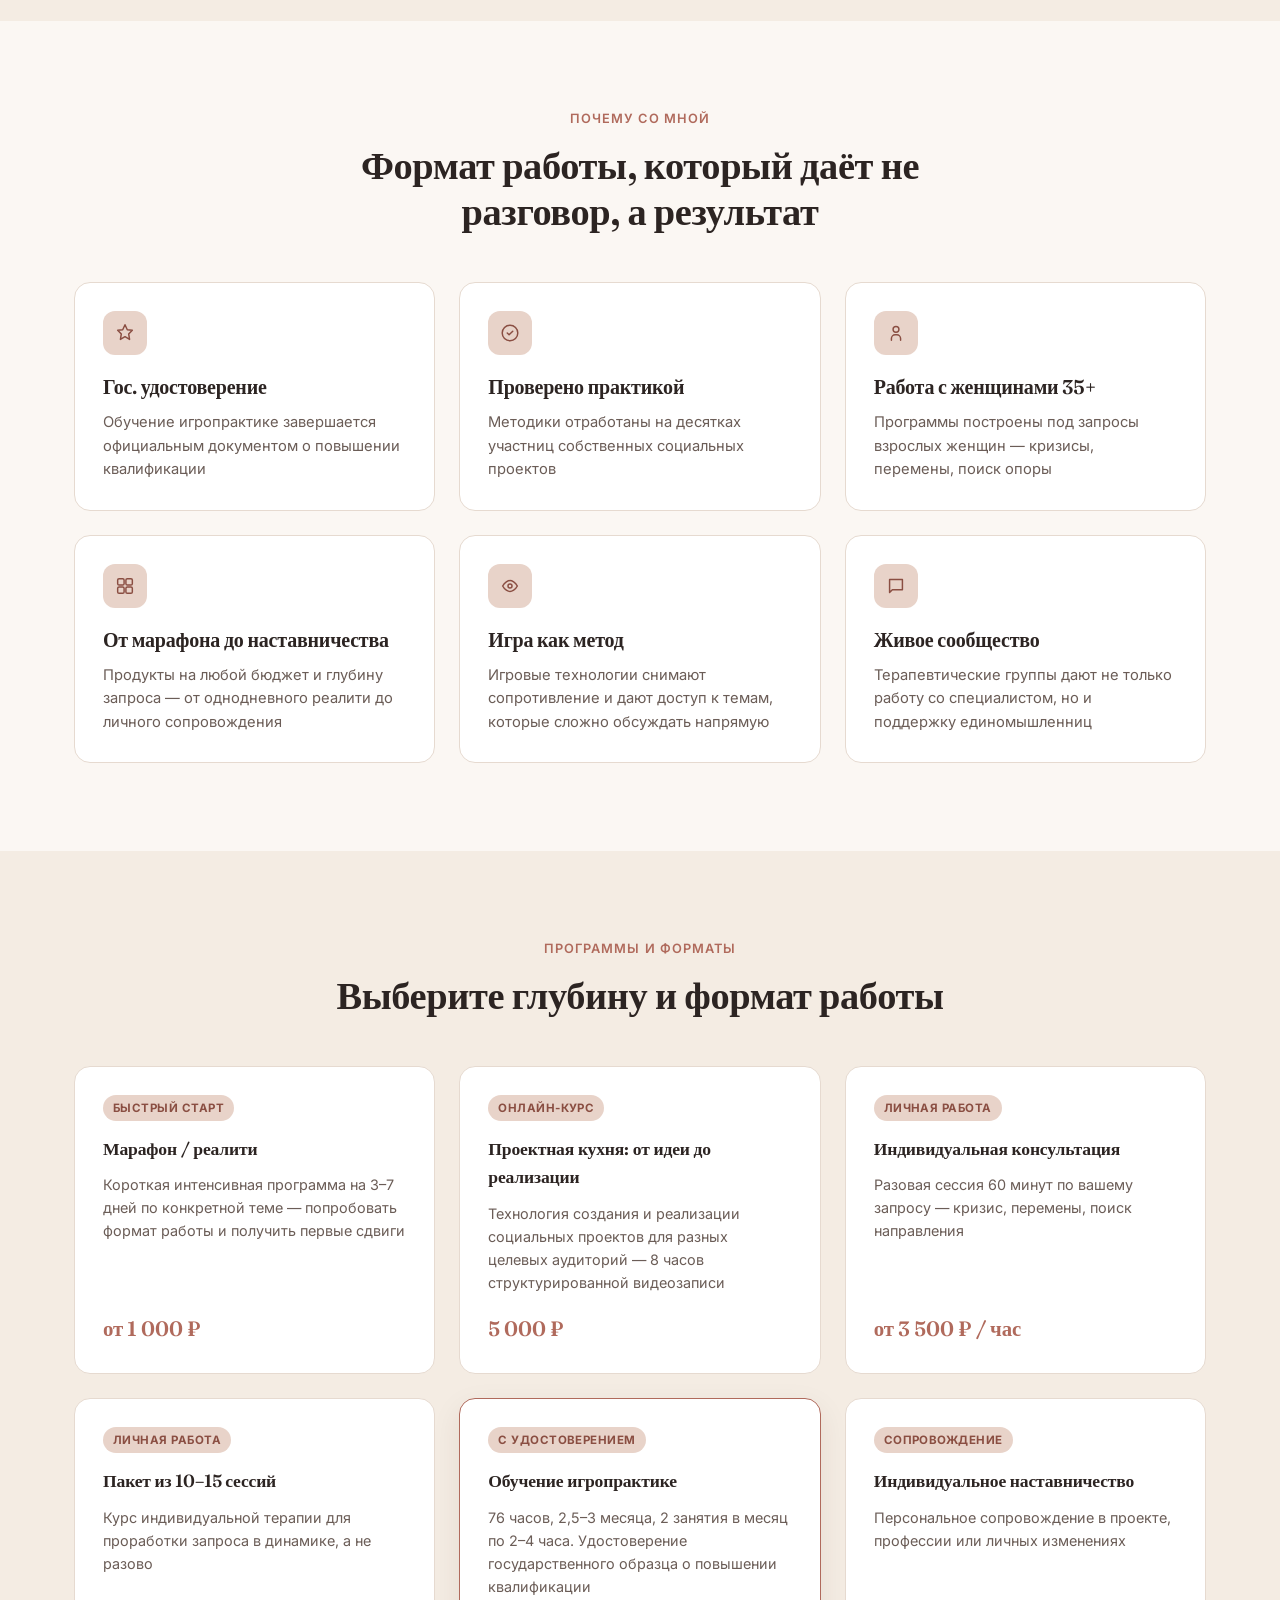
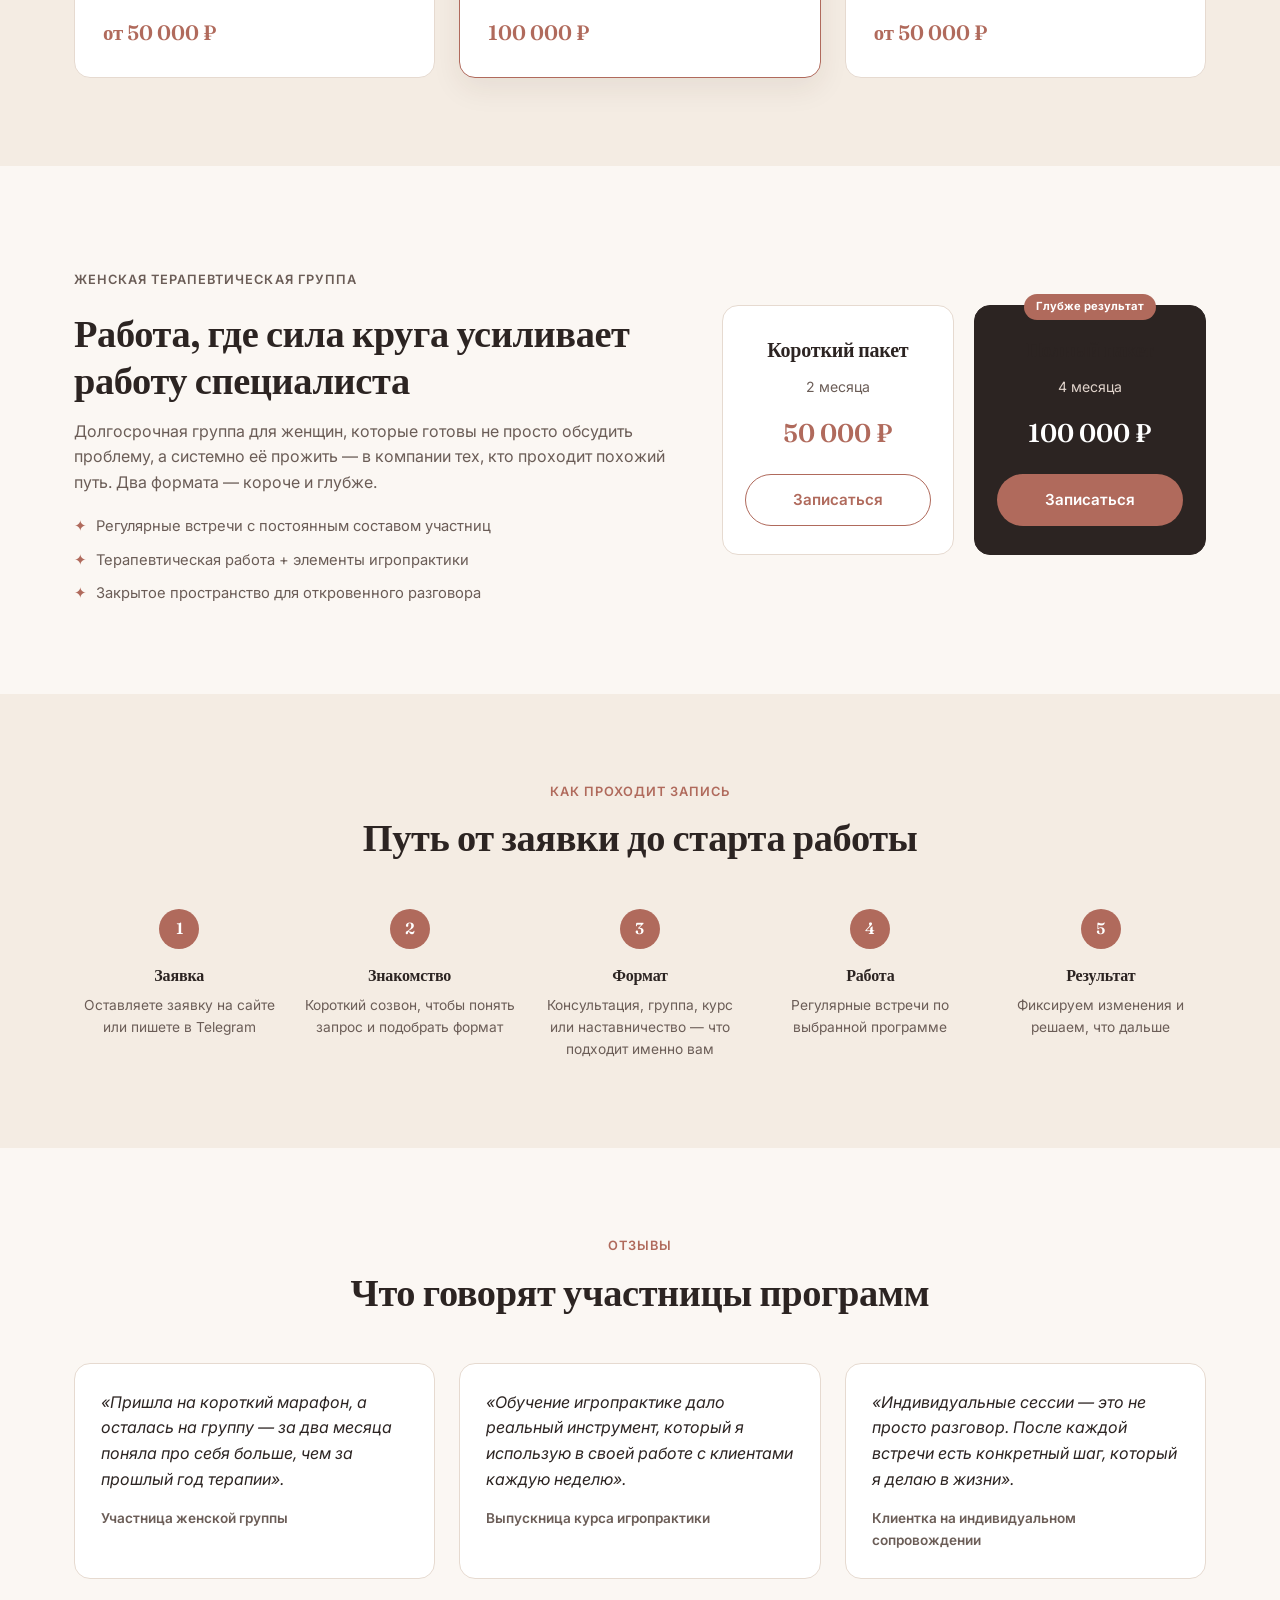
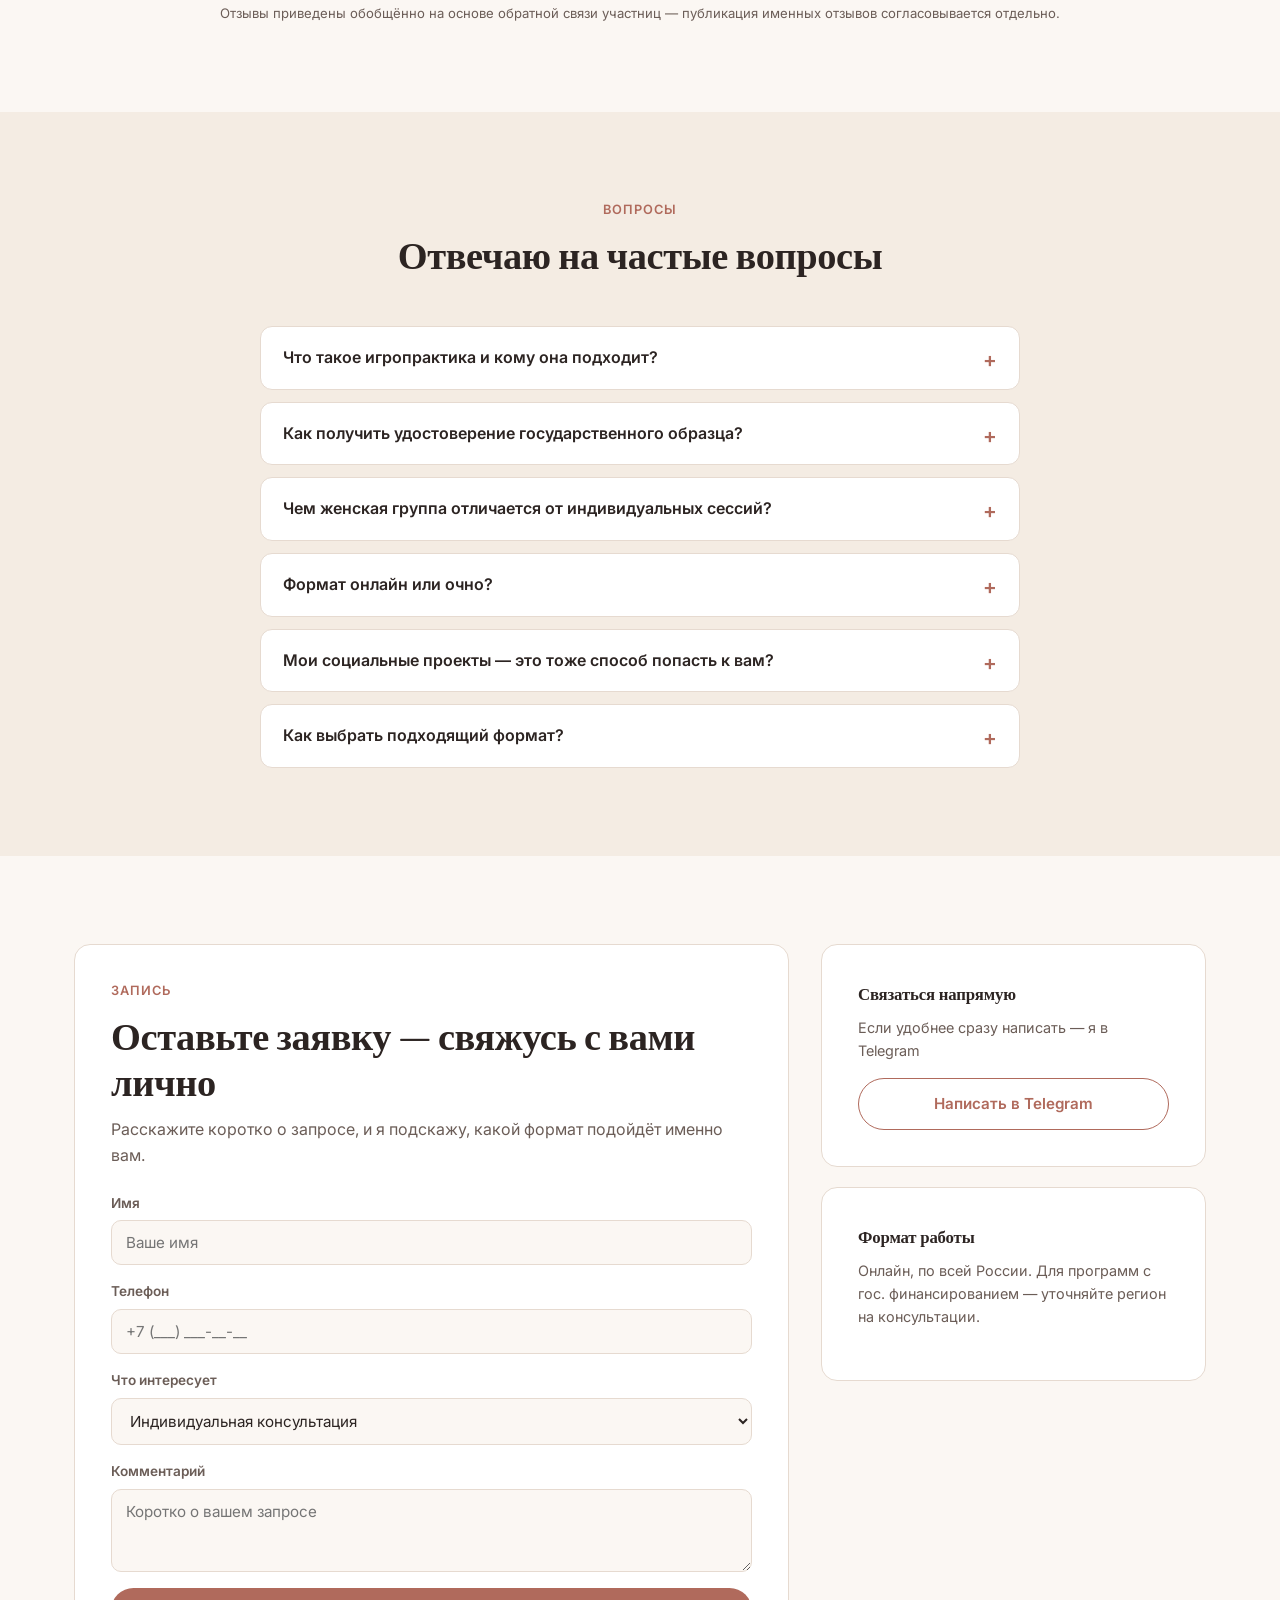
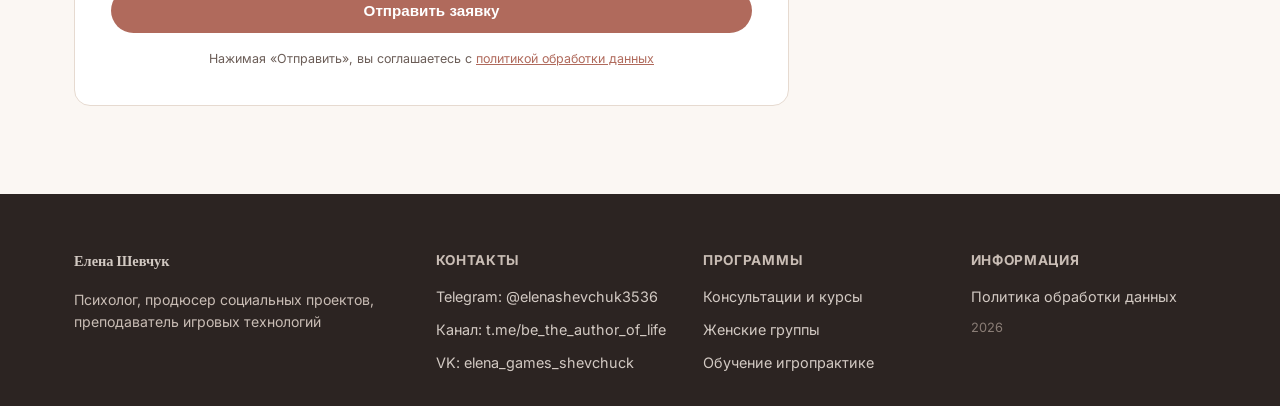
==== commit c566410a: "fix: correct online course name to "Проектная кухня: от идеи до реализации" Co-Authored-By: Claude S" ====
--- a/index.html
+++ b/index.html
@@ -128,8 +128,8 @@
         </div>
         <div class="prog">
           <span class="prog__tag">Онлайн-курс</span>
-          <h3>Игровые технологии в профессиональной деятельности</h3>
-          <p>8 часов структурированной видеозаписи — как использовать игровые технологии в своей практике или проекте</p>
+          <h3>Проектная кухня: от идеи до реализации</h3>
+          <p>Технология создания и реализации социальных проектов для разных целевых аудиторий — 8 часов структурированной видеозаписи</p>
           <div class="prog__price">5 000 ₽</div>
         </div>
         <div class="prog">
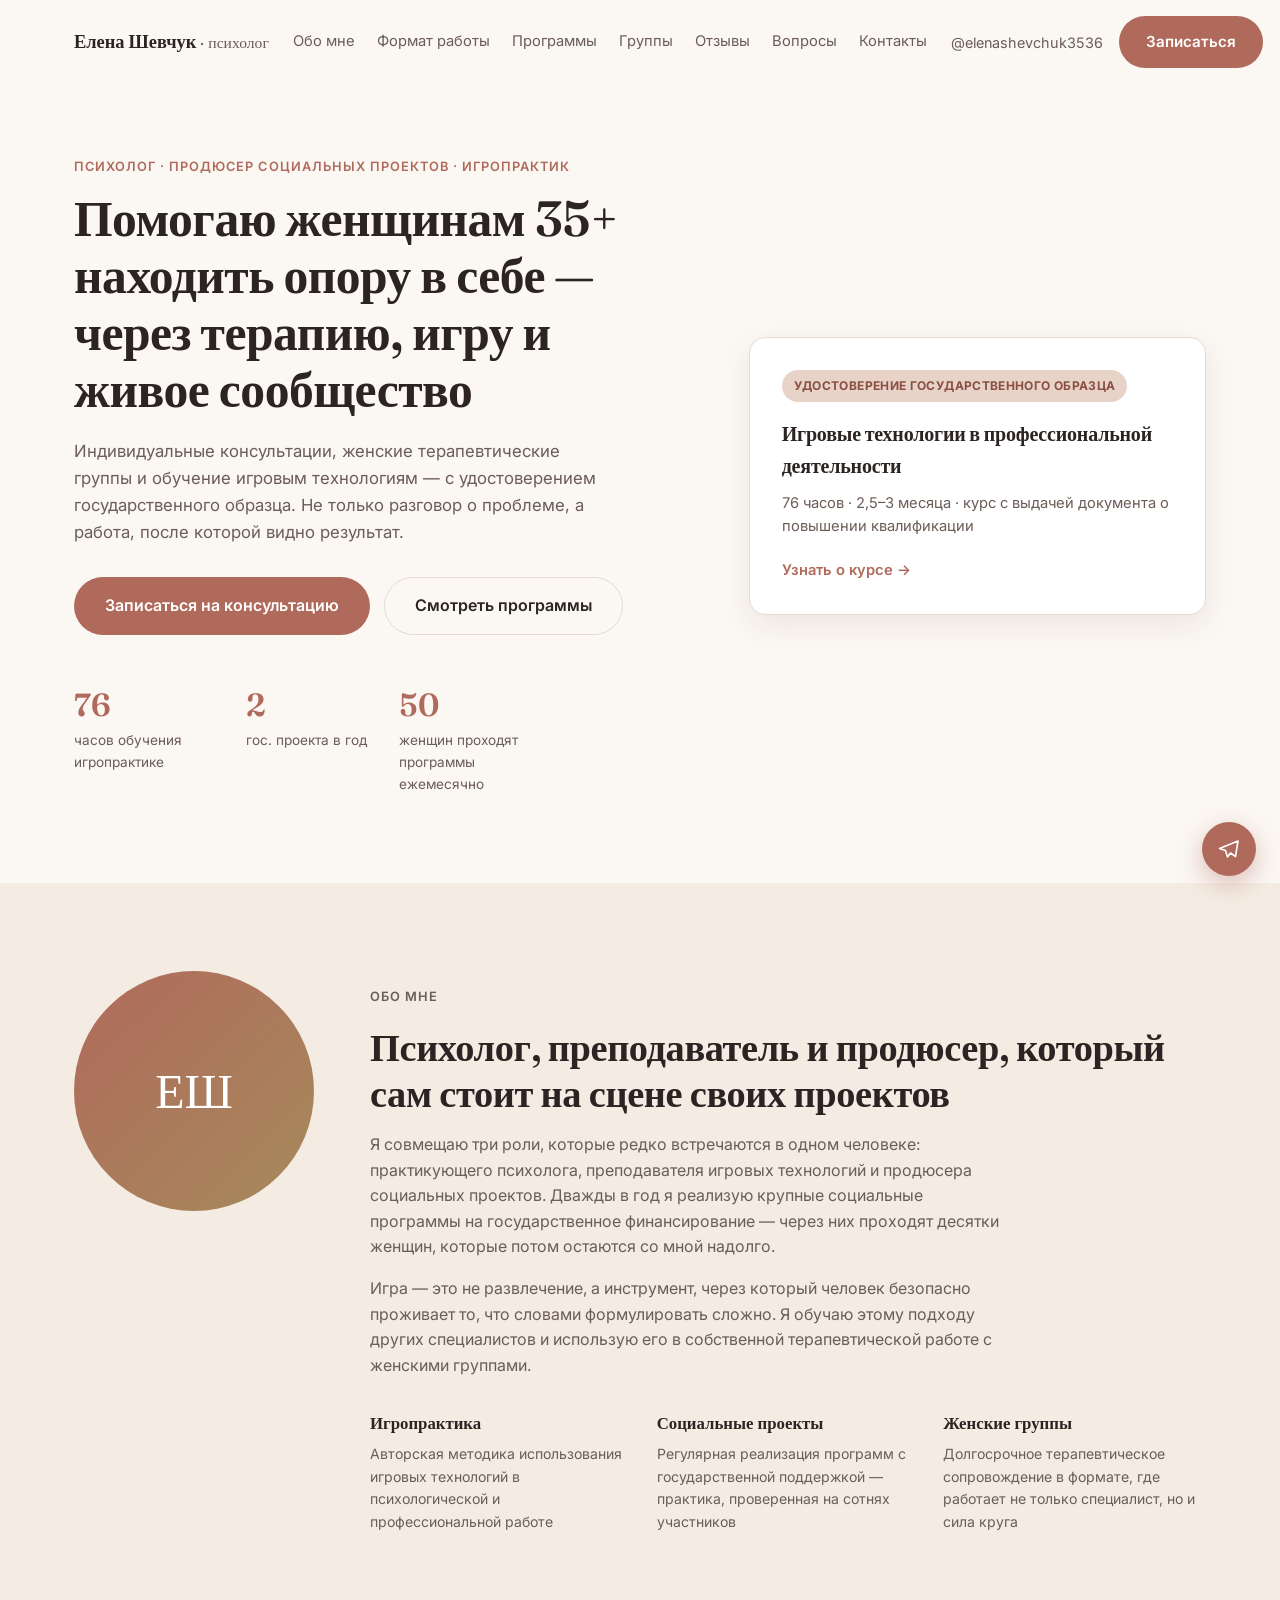
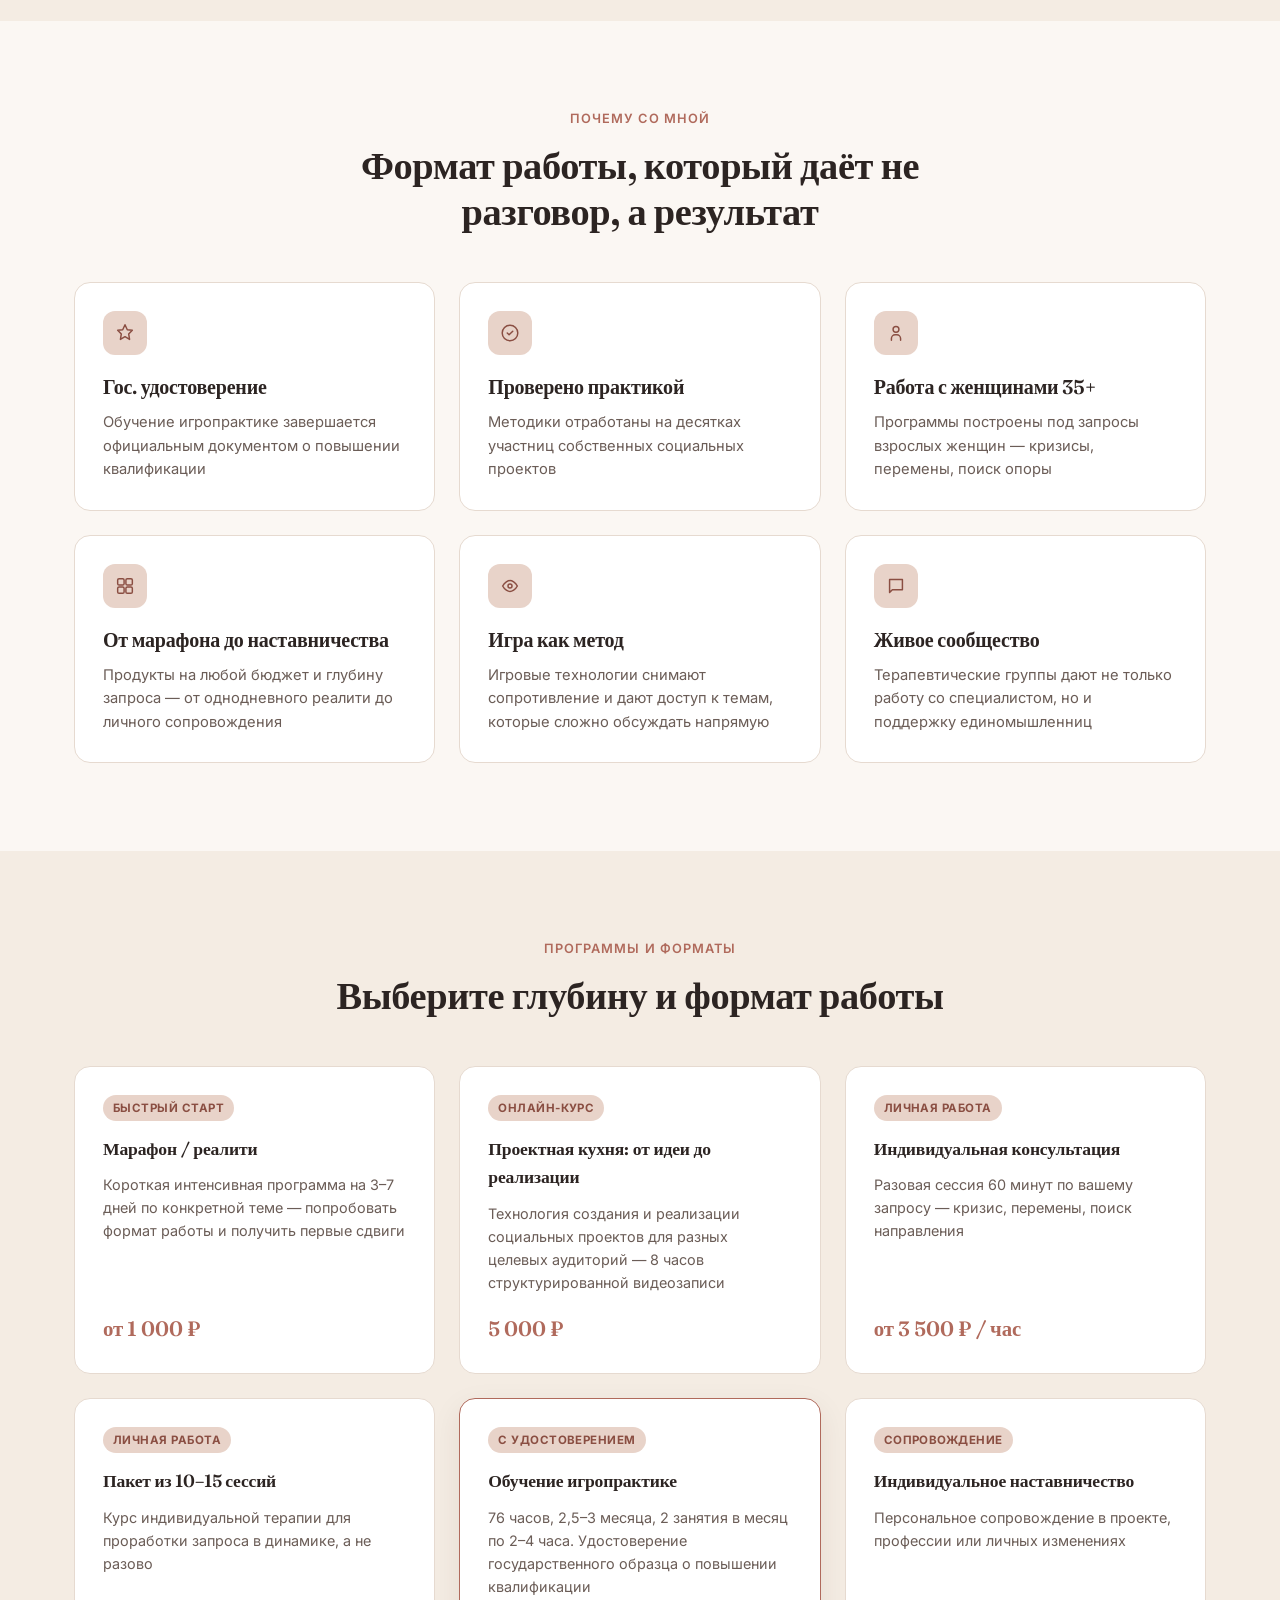
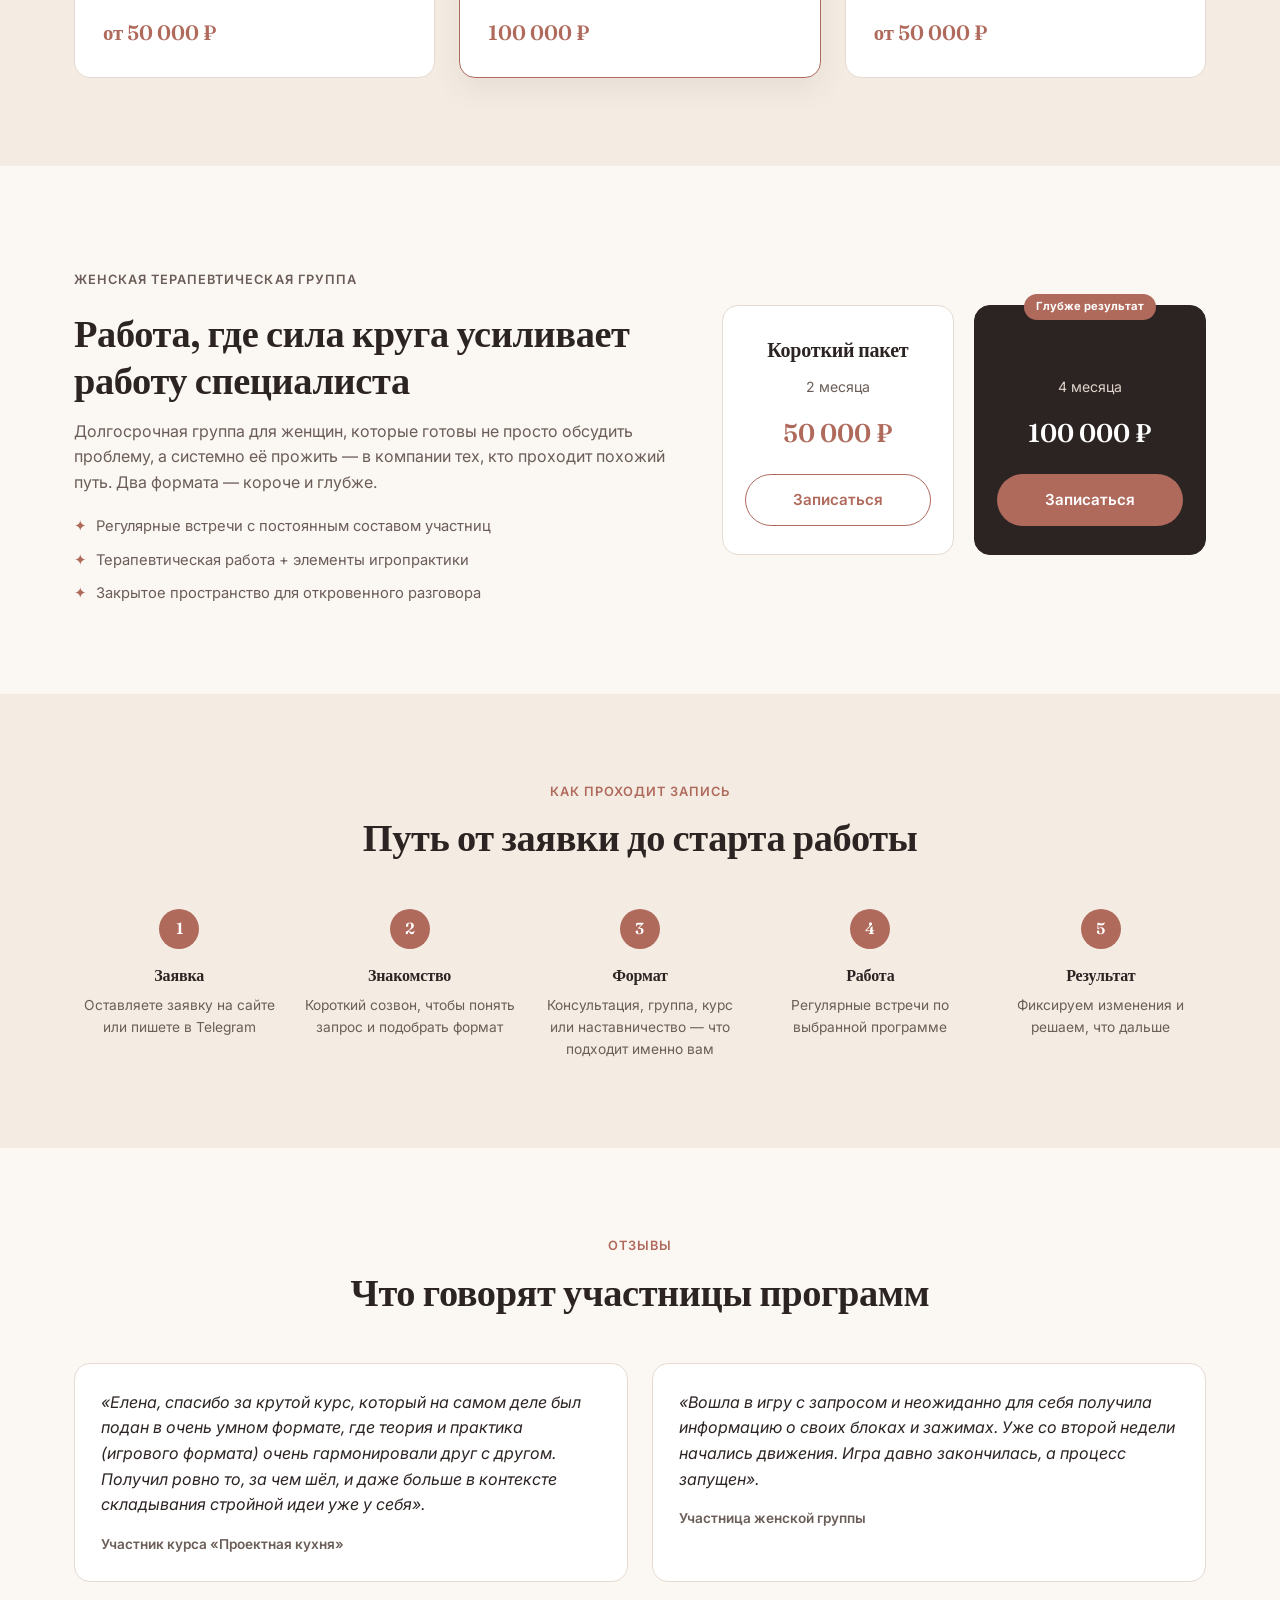
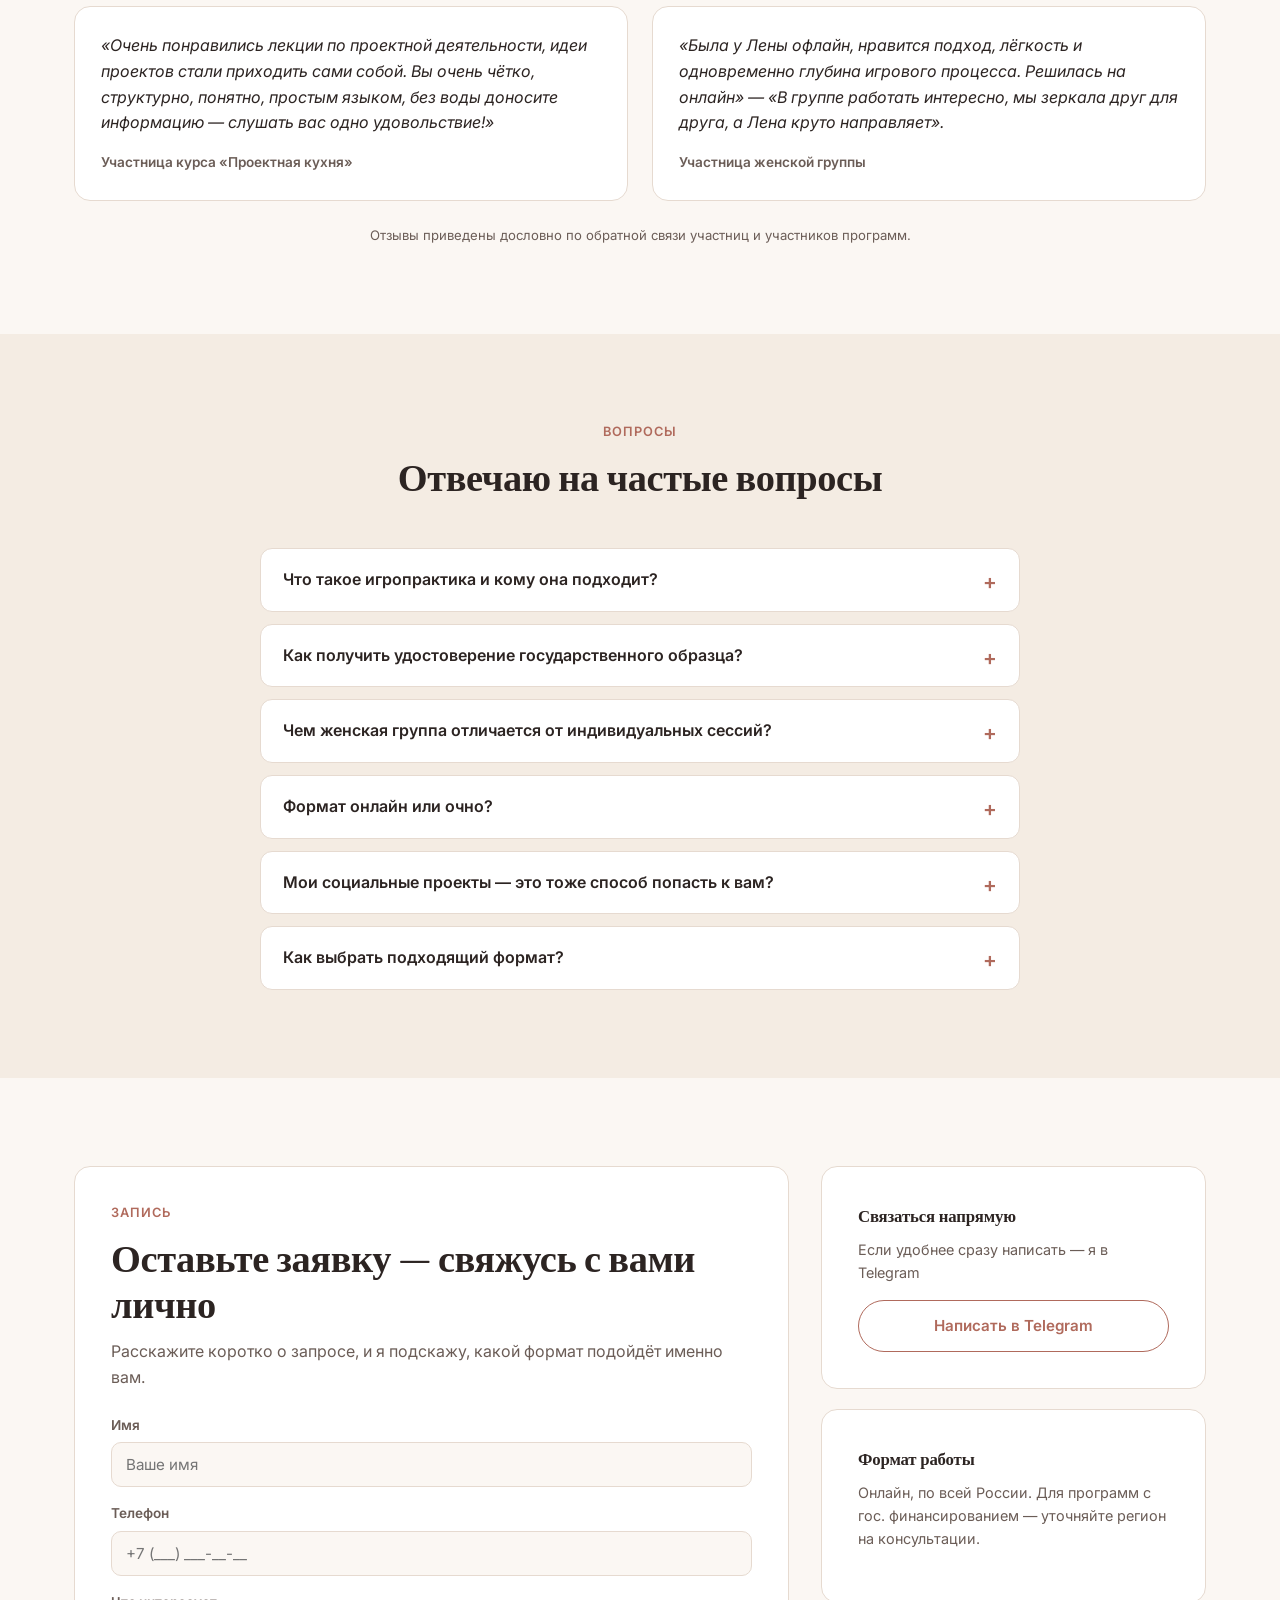
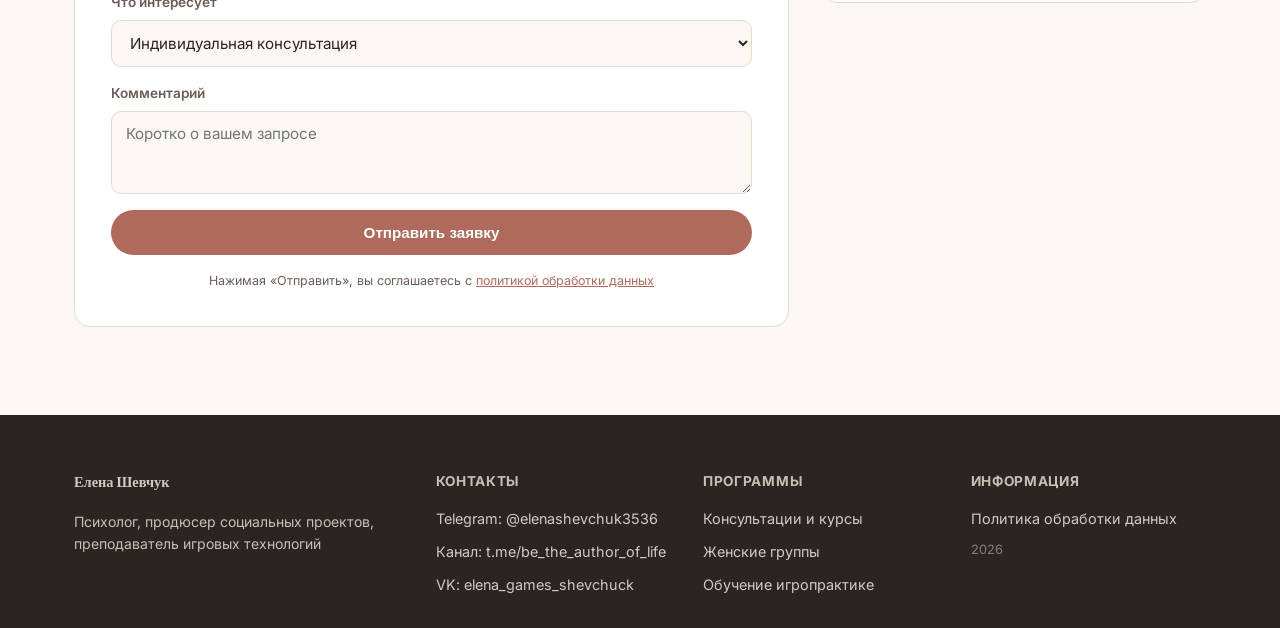
==== commit 03a2bcf6: "feat: replace placeholder reviews with real client testimonials Co-Authored-By: Claude Sonnet 5 <nor" ====
--- a/index.html
+++ b/index.html
@@ -210,19 +210,23 @@
       <h2 class="section-title">Что говорят участницы программ</h2>
       <div class="reviews-grid">
         <div class="review">
-          <p>«Пришла на короткий марафон, а осталась на группу — за два месяца поняла про себя больше, чем за прошлый год терапии».</p>
+          <p>«Елена, спасибо за крутой курс, который на самом деле был подан в очень умном формате, где теория и практика (игрового формата) очень гармонировали друг с другом. Получил ровно то, за чем шёл, и даже больше в контексте складывания стройной идеи уже у себя».</p>
+          <div class="review__author">Участник курса «Проектная кухня»</div>
+        </div>
+        <div class="review">
+          <p>«Вошла в игру с запросом и неожиданно для себя получила информацию о своих блоках и зажимах. Уже со второй недели начались движения. Игра давно закончилась, а процесс запущен».</p>
           <div class="review__author">Участница женской группы</div>
         </div>
         <div class="review">
-          <p>«Обучение игропрактике дало реальный инструмент, который я использую в своей работе с клиентами каждую неделю».</p>
-          <div class="review__author">Выпускница курса игропрактики</div>
+          <p>«Очень понравились лекции по проектной деятельности, идеи проектов стали приходить сами собой. Вы очень чётко, структурно, понятно, простым языком, без воды доносите информацию — слушать вас одно удовольствие!»</p>
+          <div class="review__author">Участница курса «Проектная кухня»</div>
         </div>
         <div class="review">
-          <p>«Индивидуальные сессии — это не просто разговор. После каждой встречи есть конкретный шаг, который я делаю в жизни».</p>
-          <div class="review__author">Клиентка на индивидуальном сопровождении</div>
-        </div>
-      </div>
-      <p class="reviews__note">Отзывы приведены обобщённо на основе обратной связи участниц — публикация именных отзывов согласовывается отдельно.</p>
+          <p>«Была у Лены офлайн, нравится подход, лёгкость и одновременно глубина игрового процесса. Решилась на онлайн» — «В группе работать интересно, мы зеркала друг для друга, а Лена круто направляет».</p>
+          <div class="review__author">Участница женской группы</div>
+        </div>
+      </div>
+      <p class="reviews__note">Отзывы приведены дословно по обратной связи участниц и участников программ.</p>
     </div>
   </section>
 
--- a/styles.css
+++ b/styles.css
@@ -255,7 +255,7 @@
 
 /* REVIEWS */
 .reviews { padding: 88px 0; }
-.reviews-grid { display: grid; grid-template-columns: repeat(3, 1fr); gap: 24px; }
+.reviews-grid { display: grid; grid-template-columns: repeat(2, 1fr); gap: 24px; }
 .review {
   background: var(--surface);
   border: 1px solid var(--border);
